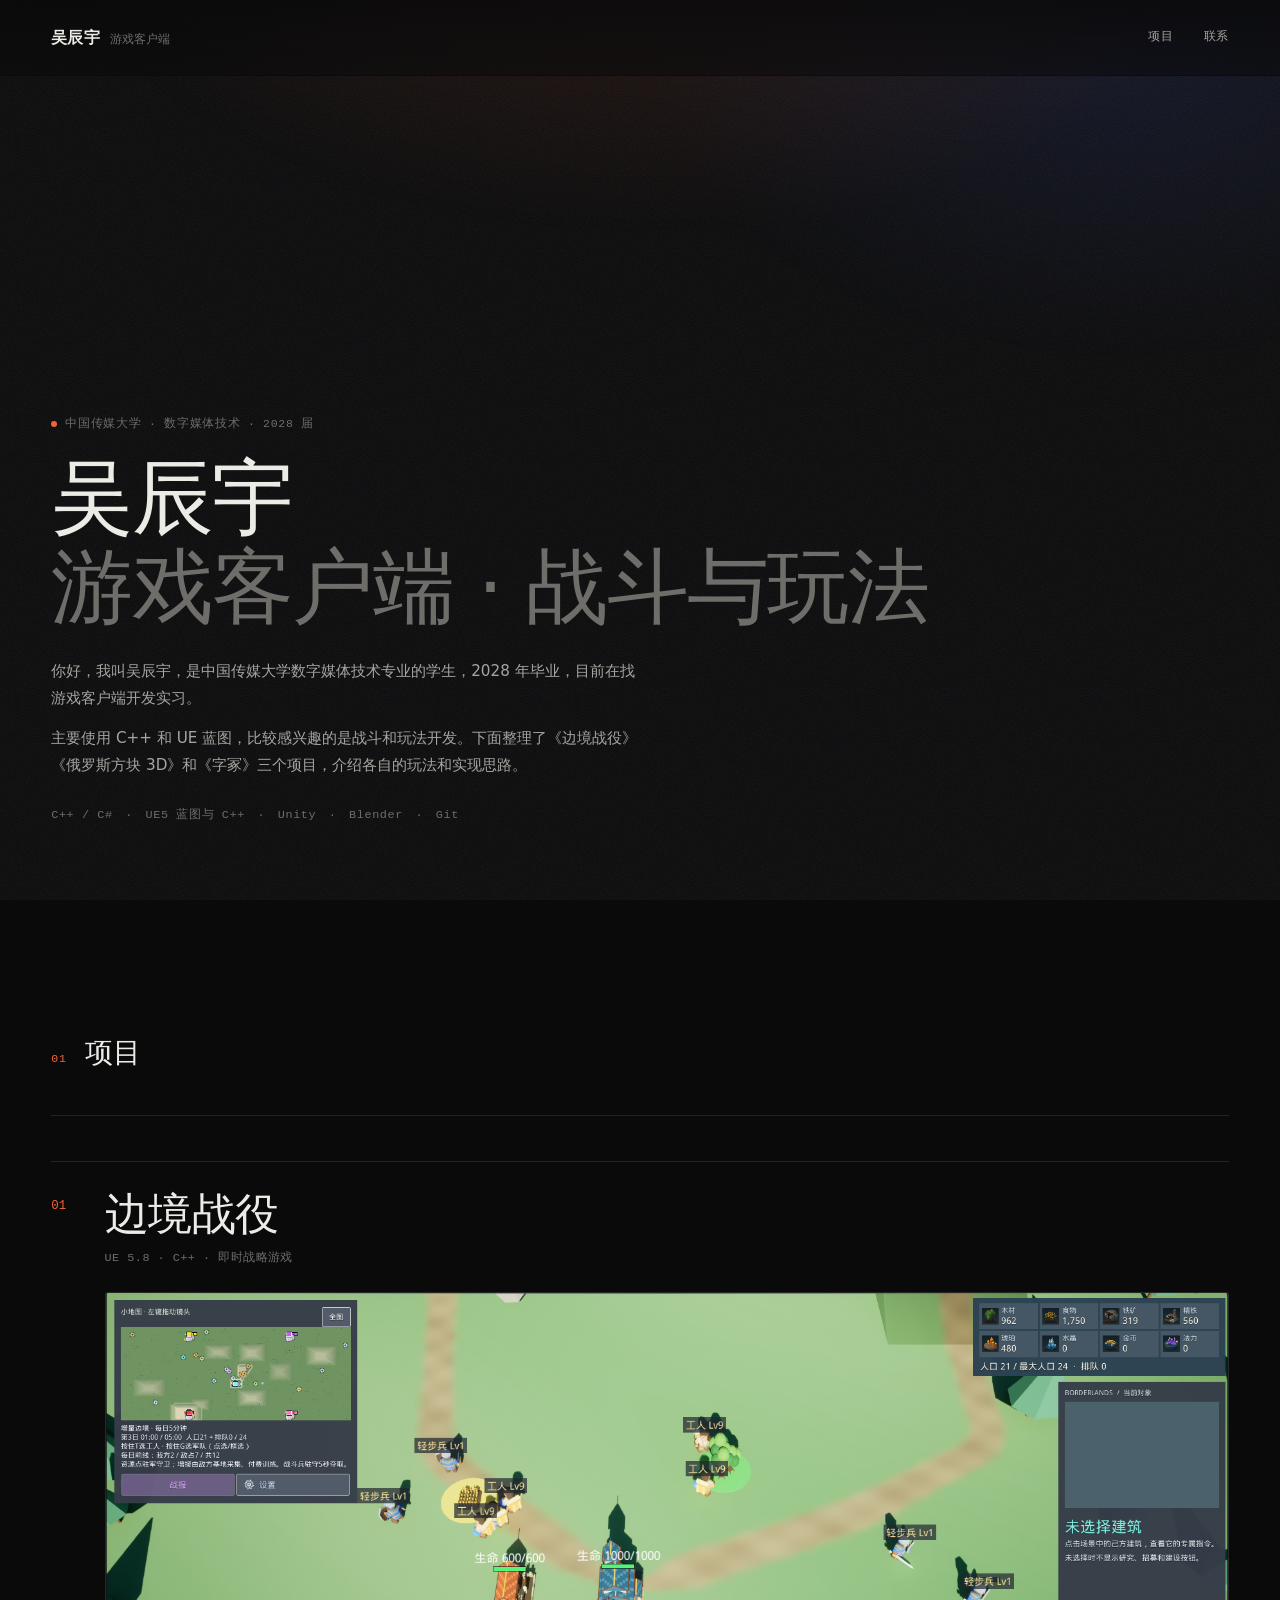
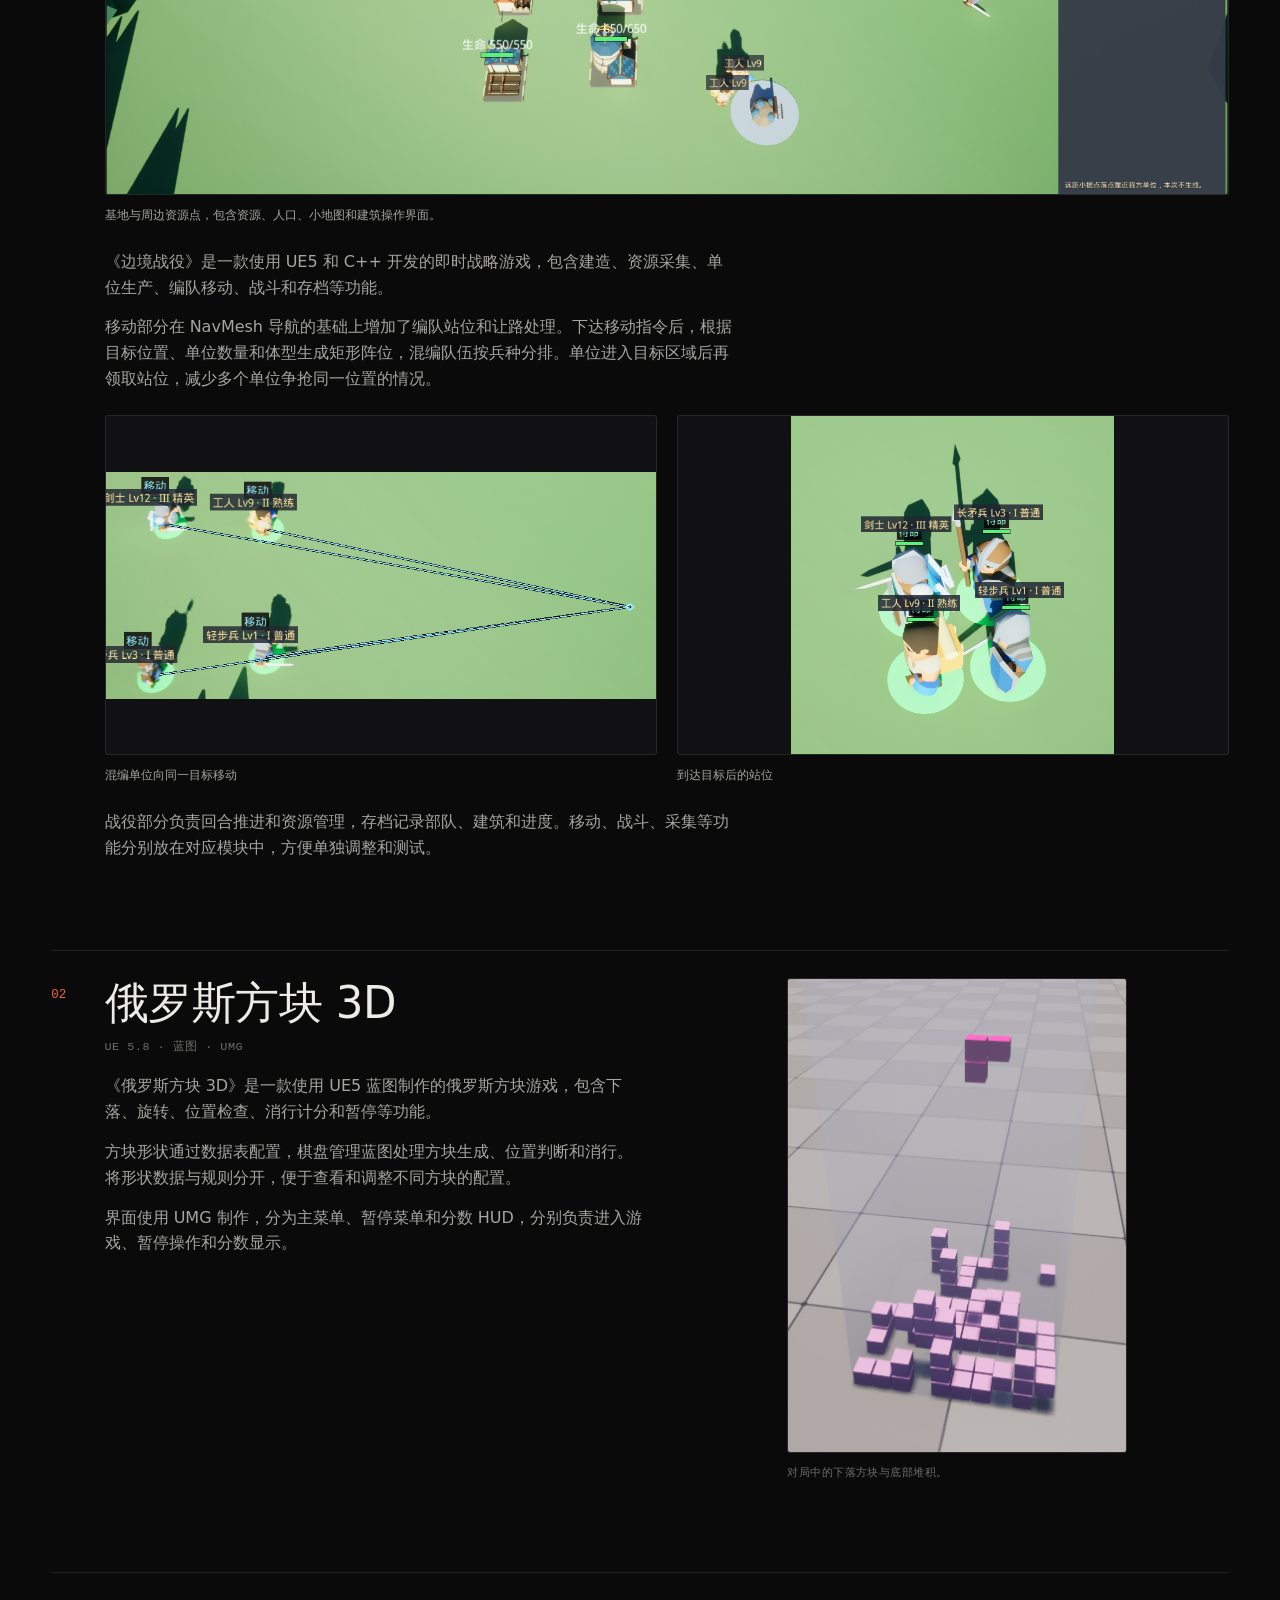
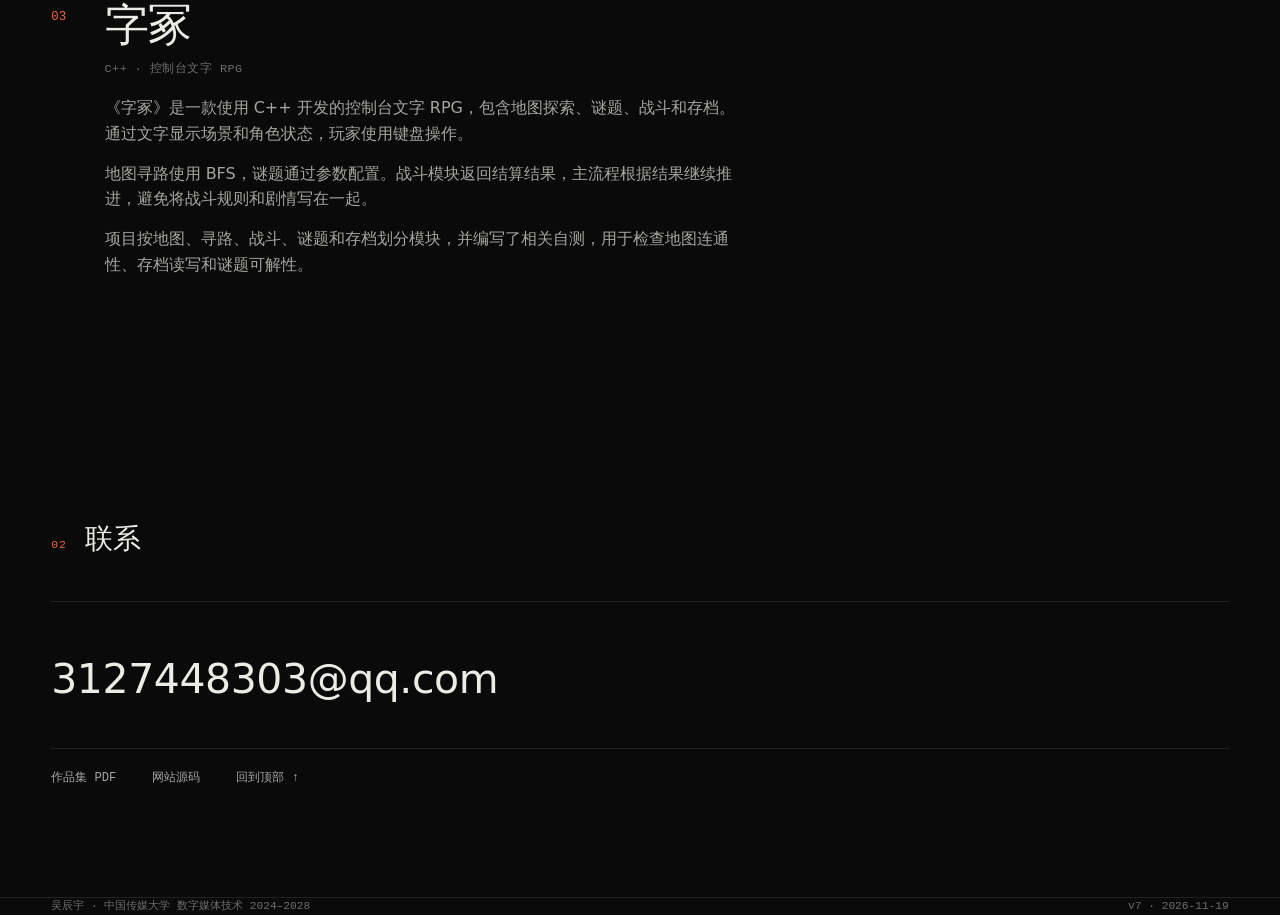
==== index.html @ f61ab507 "Replace Tetris scene images with cropped gameplay screenshot" ====
<!DOCTYPE html>
<html lang="zh-CN">
<head>
<meta charset="utf-8">
<meta name="viewport" content="width=device-width,initial-scale=1">
<title>吴辰宇 · 游戏客户端</title>
<meta name="description" content="吴辰宇，中国传媒大学数字媒体技术。UE5 C++ RTS、纯蓝图俄罗斯方块、控制台文字 RPG。">
<link rel="stylesheet" href="styles.css">
<link rel="icon" href="data:image/svg+xml,%3Csvg xmlns='http://www.w3.org/2000/svg' viewBox='0 0 64 64'%3E%3Crect width='64' height='64' rx='14' fill='%230a0a0b'/%3E%3Crect x='22' y='22' width='20' height='20' fill='%23f0643a'/%3E%3C/svg%3E">
</head>
<body>

<header class="site-header" id="header">
  <div class="container">
    <a class="brand" href="#top">
      <span class="brand-name">吴辰宇</span>
      <span class="brand-role">游戏客户端</span>
    </a>
    <nav class="nav">
      <a href="#work">项目</a>
      <a href="#contact">联系</a>
    </nav>
  </div>
</header>

<main id="top">

  <section class="hero">
    <div class="container">
      <p class="label"><span class="dot"></span>中国传媒大学 · 数字媒体技术 · 2028 届</p>
      <h1 class="hero-title">
        吴辰宇<br>
        <span class="dim">游戏客户端 · 战斗与玩法</span>
      </h1>
      <div class="hero-intro">
        <p>你好，我叫吴辰宇，是中国传媒大学数字媒体技术专业的学生，2028 年毕业，目前在找游戏客户端开发实习。</p>
        <p>主要使用 C++ 和 UE 蓝图，比较感兴趣的是战斗和玩法开发。下面整理了《边境战役》《俄罗斯方块 3D》和《字冢》三个项目，介绍各自的玩法和实现思路。</p>
      </div>
      <p class="hero-skills">C++ / C#　·　UE5 蓝图与 C++　·　Unity　·　Blender　·　Git</p>
    </div>
  </section>

  <section id="work">
    <div class="container">
      <div class="sec-head">
        <span class="sec-no">01</span>
        <h2 class="sec-title">项目</h2>
      </div>

      <div class="work-list">

        <article class="work-card reveal">
          <div class="work-top">
            <span class="work-no">01</span>
            <div class="work-main">
              <h3 class="work-title">边境战役</h3>
              <p class="work-tech">UE 5.8 · C++ · 即时战略游戏</p>
              <figure class="rts-overview">
                <a class="shot" href="assets/rts-overview.png"><img src="assets/rts-overview.png" width="1746" height="779" alt="边境战役完整对局画面，包含基地、资源点和操作界面"></a>
                <figcaption>基地与周边资源点，包含资源、人口、小地图和建筑操作界面。</figcaption>
              </figure>
              <p class="work-desc">
                《边境战役》是一款使用 UE5 和 C++ 开发的即时战略游戏，包含建造、资源采集、单位生产、编队移动、战斗和存档等功能。
              </p>
              <p class="work-desc">
                移动部分在 NavMesh 导航的基础上增加了编队站位和让路处理。下达移动指令后，根据目标位置、单位数量和体型生成矩形阵位，混编队伍按兵种分排。单位进入目标区域后再领取站位，减少多个单位争抢同一位置的情况。
              </p>
              <div class="rts-comparison">
                <figure>
                  <a class="shot" href="assets/rts-movement.png"><img src="assets/rts-movement.png" width="917" height="378" alt="剑士、长矛兵、轻步兵与工人向同一目标移动" loading="lazy"></a>
                  <figcaption>混编单位向同一目标移动</figcaption>
                </figure>
                <figure>
                  <a class="shot" href="assets/rts-arrival.png"><img src="assets/rts-arrival.png" width="596" height="623" alt="混编单位到达目标后的站位" loading="lazy"></a>
                  <figcaption>到达目标后的站位</figcaption>
                </figure>
              </div>
              <p class="work-desc">
                战役部分负责回合推进和资源管理，存档记录部队、建筑和进度。移动、战斗、采集等功能分别放在对应模块中，方便单独调整和测试。
              </p>
            </div>
          </div>
        </article>

        <article class="work-card reveal">
          <div class="work-top">
            <span class="work-no">02</span>
            <div class="work-main">
              <h3 class="work-title">俄罗斯方块 3D</h3>
              <p class="work-tech">UE 5.8 · 蓝图 · UMG</p>
              <p class="work-desc">
                《俄罗斯方块 3D》是一款使用 UE5 蓝图制作的俄罗斯方块游戏，包含下落、旋转、位置检查、消行计分和暂停等功能。
              </p>
              <p class="work-desc">
                方块形状通过数据表配置，棋盘管理蓝图处理方块生成、位置判断和消行。将形状数据与规则分开，便于查看和调整不同方块的配置。
              </p>
              <p class="work-desc">
                界面使用 UMG 制作，分为主菜单、暂停菜单和分数 HUD，分别负责进入游戏、暂停操作和分数显示。
              </p>
            </div>
            <div class="shots tetris-shots">
              <a class="shot" href="assets/tetris-gameplay.png"><img src="assets/tetris-gameplay.png" width="340" height="475" alt="俄罗斯方块 3D 对局中的下落方块与底部堆积" loading="lazy"></a>
              <p class="shot-cap">对局中的下落方块与底部堆积。</p>
            </div>
          </div>
        </article>

        <article class="work-card reveal">
          <div class="work-top">
            <span class="work-no">03</span>
            <div class="work-main">
              <h3 class="work-title">字冢</h3>
              <p class="work-tech">C++ · 控制台文字 RPG</p>
              <p class="work-desc">
                《字冢》是一款使用 C++ 开发的控制台文字 RPG，包含地图探索、谜题、战斗和存档。通过文字显示场景和角色状态，玩家使用键盘操作。
              </p>
              <p class="work-desc">
                地图寻路使用 BFS，谜题通过参数配置。战斗模块返回结算结果，主流程根据结果继续推进，避免将战斗规则和剧情写在一起。
              </p>
              <p class="work-desc">
                项目按地图、寻路、战斗、谜题和存档划分模块，并编写了相关自测，用于检查地图连通性、存档读写和谜题可解性。
              </p>
            </div>
          </div>
        </article>

      </div>
    </div>
  </section>

  <section id="contact">
    <div class="container">
      <div class="sec-head">
        <span class="sec-no">02</span>
        <h2 class="sec-title">联系</h2>
      </div>
      <div class="contact">
        <a class="contact-mail" href="mailto:3127448303@qq.com">3127448303@qq.com</a>
        <div class="contact-links">
          <a href="assets/portfolio.pdf">作品集 PDF</a>
          <a href="https://github.com/wcy1213812138/portfolio">网站源码</a>
          <a href="#top">回到顶部 ↑</a>
        </div>
      </div>
    </div>
  </section>

  <footer class="container">
    <span>吴辰宇 · 中国传媒大学 数字媒体技术 2024–2028</span>
    <span>v7 · 2026-11-19</span>
  </footer>

</main>

<script>
(function(){
  var hdr=document.getElementById('header');
  var onScroll=function(){ hdr.classList.toggle('scrolled', window.scrollY>8); };
  window.addEventListener('scroll',onScroll,{passive:true}); onScroll();
  var items=document.querySelectorAll('.reveal');
  if(!('IntersectionObserver' in window)){ items.forEach(function(el){el.classList.add('in')}); return; }
  var io=new IntersectionObserver(function(es){
    es.forEach(function(e){ if(e.isIntersecting){ e.target.classList.add('in'); io.unobserve(e.target);} });
  },{rootMargin:'0px 0px -8% 0px',threshold:0.08});
  items.forEach(function(el){ io.observe(el); });
})();
</script>
</body>
</html>
---- styles.css ----
:root{
  --bg:#0a0a0b; --bg-2:#111113; --bg-3:#18181b;
  --fg:#ecebe6; --fg-2:#a6a5a0; --fg-3:#6e6d69;
  --line:rgba(236,235,230,.10); --line-2:rgba(236,235,230,.22);
  --accent:#f0643a;
  --sans:"Inter Tight","Inter","PingFang SC","HarmonyOS Sans SC","Microsoft YaHei","Noto Sans SC",system-ui,sans-serif;
  --mono:"JetBrains Mono","SFMono-Regular",Consolas,"Microsoft YaHei",monospace;
  --ease:cubic-bezier(.16,1,.3,1);
  --gutter:clamp(20px,4vw,56px);
  --max:1440px;
  --header-h:76px;
}
*{box-sizing:border-box}
html{scroll-behavior:smooth}
body{margin:0;background:var(--bg);color:var(--fg);font-family:var(--sans);
  font-size:16px;line-height:1.6;-webkit-font-smoothing:antialiased}
img{max-width:100%;display:block}
a{color:inherit;text-decoration:none}
.container{width:100%;max-width:var(--max);margin:0 auto;padding:0 var(--gutter)}
.label{font-family:var(--mono);font-size:.72rem;line-height:1.5;letter-spacing:.06em;
  text-transform:uppercase;color:var(--fg-3)}
.mono{font-family:var(--mono);font-size:.78rem;color:var(--fg-2)}

/* 顶部 */
.site-header{position:fixed;inset:0 0 auto;height:var(--header-h);z-index:50;
  display:flex;align-items:center;backdrop-filter:blur(14px);
  background:linear-gradient(to bottom,rgba(10,10,11,.86),rgba(10,10,11,.55));
  border-bottom:1px solid transparent;transition:border-color .3s var(--ease)}
.site-header.scrolled{border-bottom-color:var(--line)}
.site-header .container{display:flex;align-items:center;justify-content:space-between;height:100%}
.brand{display:flex;align-items:baseline;gap:10px}
.brand-name{font-size:1rem;font-weight:600;letter-spacing:.01em}
.brand-role{font-family:var(--mono);font-size:.72rem;color:var(--fg-3)}
.nav{display:flex;gap:clamp(14px,2.4vw,32px)}
.nav a{font-family:var(--mono);font-size:.74rem;color:var(--fg-2);letter-spacing:.04em;
  padding:6px 0;position:relative;transition:color .25s var(--ease)}
.nav a::after{content:'';position:absolute;left:0;right:0;bottom:0;height:1px;
  background:var(--accent);transform:scaleX(0);transform-origin:left;transition:transform .35s var(--ease)}
.nav a:hover{color:var(--fg)}
.nav a:hover::after{transform:scaleX(1)}

/* 首屏 */
.hero{position:relative;isolation:isolate;min-height:100svh;display:flex;align-items:flex-end;
  padding:calc(var(--header-h) + 40px) 0 clamp(40px,7vh,80px);overflow:hidden}
.hero::before{content:'';position:absolute;inset:-20% -10% auto;height:120%;z-index:-2;
  background:radial-gradient(60% 55% at 50% 0%,rgba(240,100,58,.16),transparent 70%),
             radial-gradient(45% 40% at 82% 22%,rgba(80,110,255,.10),transparent 70%);filter:blur(6px)}
.hero::after{content:'';position:absolute;inset:0;z-index:-1;opacity:.5;pointer-events:none;
  background-image:url("data:image/svg+xml,%3Csvg xmlns='http://www.w3.org/2000/svg' width='140' height='140'%3E%3Cfilter id='n'%3E%3CfeTurbulence type='fractalNoise' baseFrequency='.85' numOctaves='3'/%3E%3C/filter%3E%3Crect width='140' height='140' filter='url(%23n)' opacity='.16'/%3E%3C/svg%3E")}
.hero-title{margin:22px 0 0;font-size:clamp(2.4rem,6.4vw,6.4rem);font-weight:500;
  line-height:1.08;letter-spacing:-.01em;max-width:16em}
.hero-title .dim{color:var(--fg-3)}
.hero-lead{margin-top:clamp(18px,3vh,28px);max-width:44ch;color:var(--fg-2);font-size:clamp(.95rem,1.2vw,1.05rem)}
.hero-foot{display:flex;flex-wrap:wrap;gap:clamp(18px,4vw,56px);margin-top:clamp(28px,5vh,56px);
  padding-top:22px;border-top:1px solid var(--line)}
.hero-foot div b{display:block;font-family:var(--mono);font-size:clamp(1.1rem,2vw,1.5rem);
  font-weight:500;color:var(--fg)}
.hero-foot div span{font-family:var(--mono);font-size:.7rem;color:var(--fg-3);letter-spacing:.05em}
.dot{display:inline-block;width:6px;height:6px;border-radius:50%;background:var(--accent);
  margin-right:8px;vertical-align:middle;animation:pulse 2.4s infinite var(--ease)}
@keyframes pulse{0%,100%{opacity:1}50%{opacity:.35}}

/* 区块标题 */
section{padding:clamp(72px,12vh,140px) 0}
.sec-head{display:flex;gap:18px;align-items:baseline;margin-bottom:clamp(28px,5vh,56px);
  padding-bottom:16px;border-bottom:1px solid var(--line)}
.sec-no{font-family:var(--mono);font-size:.72rem;color:var(--accent);letter-spacing:.08em}
.sec-title{font-size:clamp(1.3rem,2.2vw,1.75rem);font-weight:500}
.sec-desc{margin-left:auto;max-width:38ch;color:var(--fg-3);font-size:.88rem;text-align:right}

/* 作品 */
.work-list{display:grid;grid-template-columns:1fr;gap:clamp(56px,10vh,112px)}
.work-card{display:grid;grid-template-columns:minmax(0,1fr);gap:clamp(20px,3vw,40px);
  padding-top:clamp(20px,3vh,34px);border-top:1px solid var(--line)}
.work-top{display:grid;grid-template-columns:auto minmax(0,1fr);gap:clamp(16px,3vw,24px);align-items:start}
.work-no{font-family:var(--mono);font-size:.78rem;color:var(--accent);padding-top:8px}
.work-main{flex:1;min-width:0}
.work-title{margin:0;font-size:clamp(1.6rem,3.4vw,3rem);font-weight:500;line-height:1.15;letter-spacing:-.01em}
.work-tech{margin-top:10px;font-family:var(--mono);font-size:.74rem;color:var(--fg-3);letter-spacing:.04em}
.work-desc{margin:16px 0 0;color:var(--fg-2);max-width:62ch}
.points{list-style:none;margin:20px 0 0;padding:0;display:grid;gap:8px}
.points li{color:var(--fg-2);font-size:.92rem;padding-left:18px;position:relative}
.points li::before{content:'';position:absolute;left:0;top:.62em;width:6px;height:1px;background:var(--accent)}
.kv{display:flex;flex-wrap:wrap;gap:8px;margin-top:20px}
.chip{font-family:var(--mono);font-size:.7rem;color:var(--fg-2);border:1px solid var(--line-2);
  padding:4px 9px;border-radius:2px;letter-spacing:.03em}
.shots{display:grid;grid-template-columns:repeat(2,minmax(0,1fr));gap:12px;margin-top:24px;grid-column:1/-1}
.shot{position:relative;overflow:hidden;border:1px solid var(--line);background:var(--bg-2);border-radius:3px}
.shot img{width:100%;height:100%;object-fit:cover;transition:transform .6s var(--ease)}
.shot:hover img{transform:scale(1.03)}
.shot-cap{grid-column:1/-1;font-family:var(--mono);font-size:.68rem;color:var(--fg-3);letter-spacing:.04em}

/* 关于 / 方法 */
.about-grid{display:grid;grid-template-columns:repeat(auto-fit,minmax(240px,1fr));gap:clamp(20px,3vw,40px)}
.about-lead{font-size:clamp(1.1rem,2vw,1.5rem);line-height:1.45;max-width:52ch}
.about-lead em{font-style:normal;color:var(--accent)}
.method-item{border-top:1px solid var(--line);padding-top:14px}
.method-no{font-family:var(--mono);font-size:.7rem;color:var(--accent)}
.method-item h4{margin:8px 0 6px;font-size:1rem;font-weight:500}
.method-item p{margin:0;color:var(--fg-2);font-size:.88rem}

/* 证据索引 */
.index-table{width:100%;border-collapse:collapse;font-family:var(--mono);font-size:.76rem}
.index-table th,.index-table td{text-align:left;padding:9px 10px;border-bottom:1px solid var(--line)}
.index-table th{color:var(--fg-3);font-weight:400;letter-spacing:.05em;text-transform:uppercase;font-size:.68rem}
.index-table td:last-child,.index-table th:last-child{text-align:right}
.code{margin-top:22px;font-family:var(--mono);font-size:.74rem;line-height:1.7;color:var(--fg-2);
  background:var(--bg-2);border:1px solid var(--line);border-radius:3px;padding:16px 18px;
  white-space:pre-wrap;overflow-x:auto}

/* 联系 */
.contact{display:grid;gap:clamp(20px,4vh,40px)}
.contact-mail{font-size:clamp(1.4rem,3.2vw,2.6rem);font-weight:500;letter-spacing:-.01em;
  display:inline-block;transition:color .25s var(--ease)}
.contact-mail:hover{color:var(--accent)}
.contact-links{display:flex;flex-wrap:wrap;gap:clamp(16px,3vw,36px);padding-top:20px;border-top:1px solid var(--line)}
.contact-links a{font-family:var(--mono);font-size:.76rem;color:var(--fg-2);transition:color .25s var(--ease)}
.contact-links a:hover{color:var(--fg)}
footer{padding:clamp(40px,7vh,72px) 0;border-top:1px solid var(--line);
  display:flex;justify-content:space-between;gap:16px;flex-wrap:wrap}
footer span{font-family:var(--mono);font-size:.7rem;color:var(--fg-3)}

/* 入场 */
.reveal{opacity:0;transform:translateY(18px);transition:opacity .8s var(--ease),transform .8s var(--ease)}
.reveal.in{opacity:1;transform:none}
@media (prefers-reduced-motion:reduce){.reveal{opacity:1;transform:none;transition:none}}

@media (min-width:900px){
  .work-top{grid-template-columns:auto minmax(0,1fr) minmax(0,1fr);column-gap:clamp(16px,3vw,40px)}
  .work-no{grid-column:1}
  .work-main{grid-column:2}
  .work-card .shots{grid-column:3;grid-row:1;align-self:start;grid-template-columns:1fr;margin-top:0}
}
@media (max-width:640px){
  .nav{display:none}
  .sec-desc{display:none}
  .hero-foot{gap:20px 28px}
}

/* 叙述型排版（替代卡片式样） */
.work-meta{margin:18px 0 0;font-family:var(--mono);font-size:.72rem;color:var(--fg-3);
  letter-spacing:.03em;line-height:1.7}
.work-desc + .work-desc{margin-top:.9em}
.about-cols{display:grid;grid-template-columns:minmax(0,1fr);gap:clamp(28px,4vw,56px)}
.about-body{margin:.7em 0 0;color:var(--fg-2);font-size:.94rem;max-width:62ch;line-height:1.75}
.plain-list{list-style:none;margin:14px 0 0;padding:0;display:grid;gap:10px}
.plain-list li{color:var(--fg-2);font-size:.92rem;line-height:1.7;padding-left:16px;position:relative}
.plain-list li::before{content:'·';position:absolute;left:2px;color:var(--fg-3)}
.hero-title{font-weight:400;letter-spacing:-.02em}
@media (min-width:900px){
  .about-cols{grid-template-columns:minmax(0,1.25fr) minmax(0,1fr)}
}

/* 打印 / PDF：同一份内容导出成浅色 A4 */
@media print{
  @page{size:A4;margin:16mm 15mm}
  body{background:#fff;color:#14161a}
  .site-header{display:none}
  .hero{min-height:auto;padding:0 0 10mm}
  .hero::before,.hero::after{display:none}
  .label,.work-tech,.work-meta,.sec-desc,footer span{color:#5b6472}
  .work-desc,.about-body,.plain-list li,.about-lead{color:#2a2d33}
  .sec-no,.work-no{color:#b4451f}
  .work-title,.sec-title,.hero-title{color:#0f1115}
  .reveal{opacity:1!important;transform:none!important}
  .about-cols,.work-top{grid-template-columns:1fr!important;gap:0}
  .work-card{page-break-inside:avoid}
  section{padding:8mm 0}
  .shots{grid-template-columns:1fr 1fr;margin-top:6mm}
  .shot img{max-height:52mm;object-fit:contain;background:#fff}
  .contact-mail{color:#14161a}
}

/* 首屏自我介绍 */
.hero-intro{max-width:58ch;margin-top:clamp(20px,3vh,30px);display:grid;gap:.8em}
.hero-intro p{margin:0;color:var(--fg-2);font-size:clamp(.95rem,1.1vw,1.03rem);line-height:1.78}
.hero-skills{margin-top:clamp(20px,3vh,28px);font-family:var(--mono);font-size:.74rem;
  color:var(--fg-3);letter-spacing:.05em}
@media print{
  .hero-intro p{color:#2a2d33}
  .hero-skills{color:#5b6472}
}

/* RTS 画面：保留原图比例，可点击查看原图 */
.work-top:not(:has(> .shots)) > .work-main{grid-column:2/-1}
.rts-overview{margin:24px 0}
.rts-overview .shot{display:block}
.rts-overview img{height:auto;object-fit:contain}
.rts-comparison{display:grid;grid-template-columns:1fr 1fr;gap:20px;margin:24px 0}
.rts-comparison figure{margin:0;min-width:0}
.rts-comparison .shot{display:flex;align-items:center;justify-content:center;height:340px}
.rts-comparison img{width:100%;height:100%;object-fit:contain}
.rts-overview figcaption,.rts-comparison figcaption{margin-top:10px;font-size:.78rem;color:var(--fg-2);line-height:1.6}
.rts-overview .shot:hover img,.rts-comparison .shot:hover img{transform:none}
@media(max-width:640px){
  .rts-overview,.rts-comparison{margin-left:0;margin-right:0}
  .rts-comparison{grid-template-columns:1fr}
  .rts-comparison .shot{height:auto;min-height:0}
  .rts-comparison img{height:auto;max-height:420px}
}
@media print{
  :root{--fg-2:#2a2d33;--fg-3:#5b6472;--line:#ddd;--bg-2:#fff;--gutter:0px}
  .container{padding:0}
  .hero-title{font-size:32pt}
  .hero{padding-bottom:0}
  .hero-title .dim{color:#5b6472}
  #work>.container>.sec-head{display:none}
  .work-list{display:block}
  .work-card{display:block;break-before:page;break-inside:avoid;padding-top:0;border:0}
  .work-top{display:block}
  .work-no{display:block;margin-bottom:3mm}
  .work-title{font-size:24pt}
  .work-desc{font-size:10pt;line-height:1.6;max-width:none;margin-top:3mm}
  .work-tech{font-size:9pt}
  .rts-overview{margin:4mm 0}
  .rts-overview img{max-height:74mm;width:100%;object-fit:contain}
  .rts-comparison{margin:4mm 0;gap:4mm;grid-template-columns:1fr 1fr}
  .rts-comparison .shot{height:51mm}
  .rts-overview figcaption,.rts-comparison figcaption{font-size:8pt;margin-top:2mm}
  .work-card .shots{display:grid;grid-template-columns:1fr 1fr;margin-top:6mm}
  .work-card .shot img{max-height:70mm;object-fit:contain}
  #contact{padding:6mm 0}
  #contact .sec-head{margin-bottom:4mm}
  .contact{gap:4mm}
  .contact-links{padding-top:3mm}
  footer{padding-top:5mm;padding-bottom:0}
}
/* Tetris gameplay */
.work-card .tetris-shots{grid-template-columns:minmax(0,340px);justify-content:center;margin-top:0}
.tetris-shots .shot img{width:100%;height:auto;object-fit:contain}
.tetris-shots .shot:hover img{transform:none}
.tetris-shots .shot-cap{margin:0}
@media print{.work-card .tetris-shots{grid-template-columns:72mm;margin-top:5mm}.work-card .tetris-shots .shot img{max-height:101mm}}
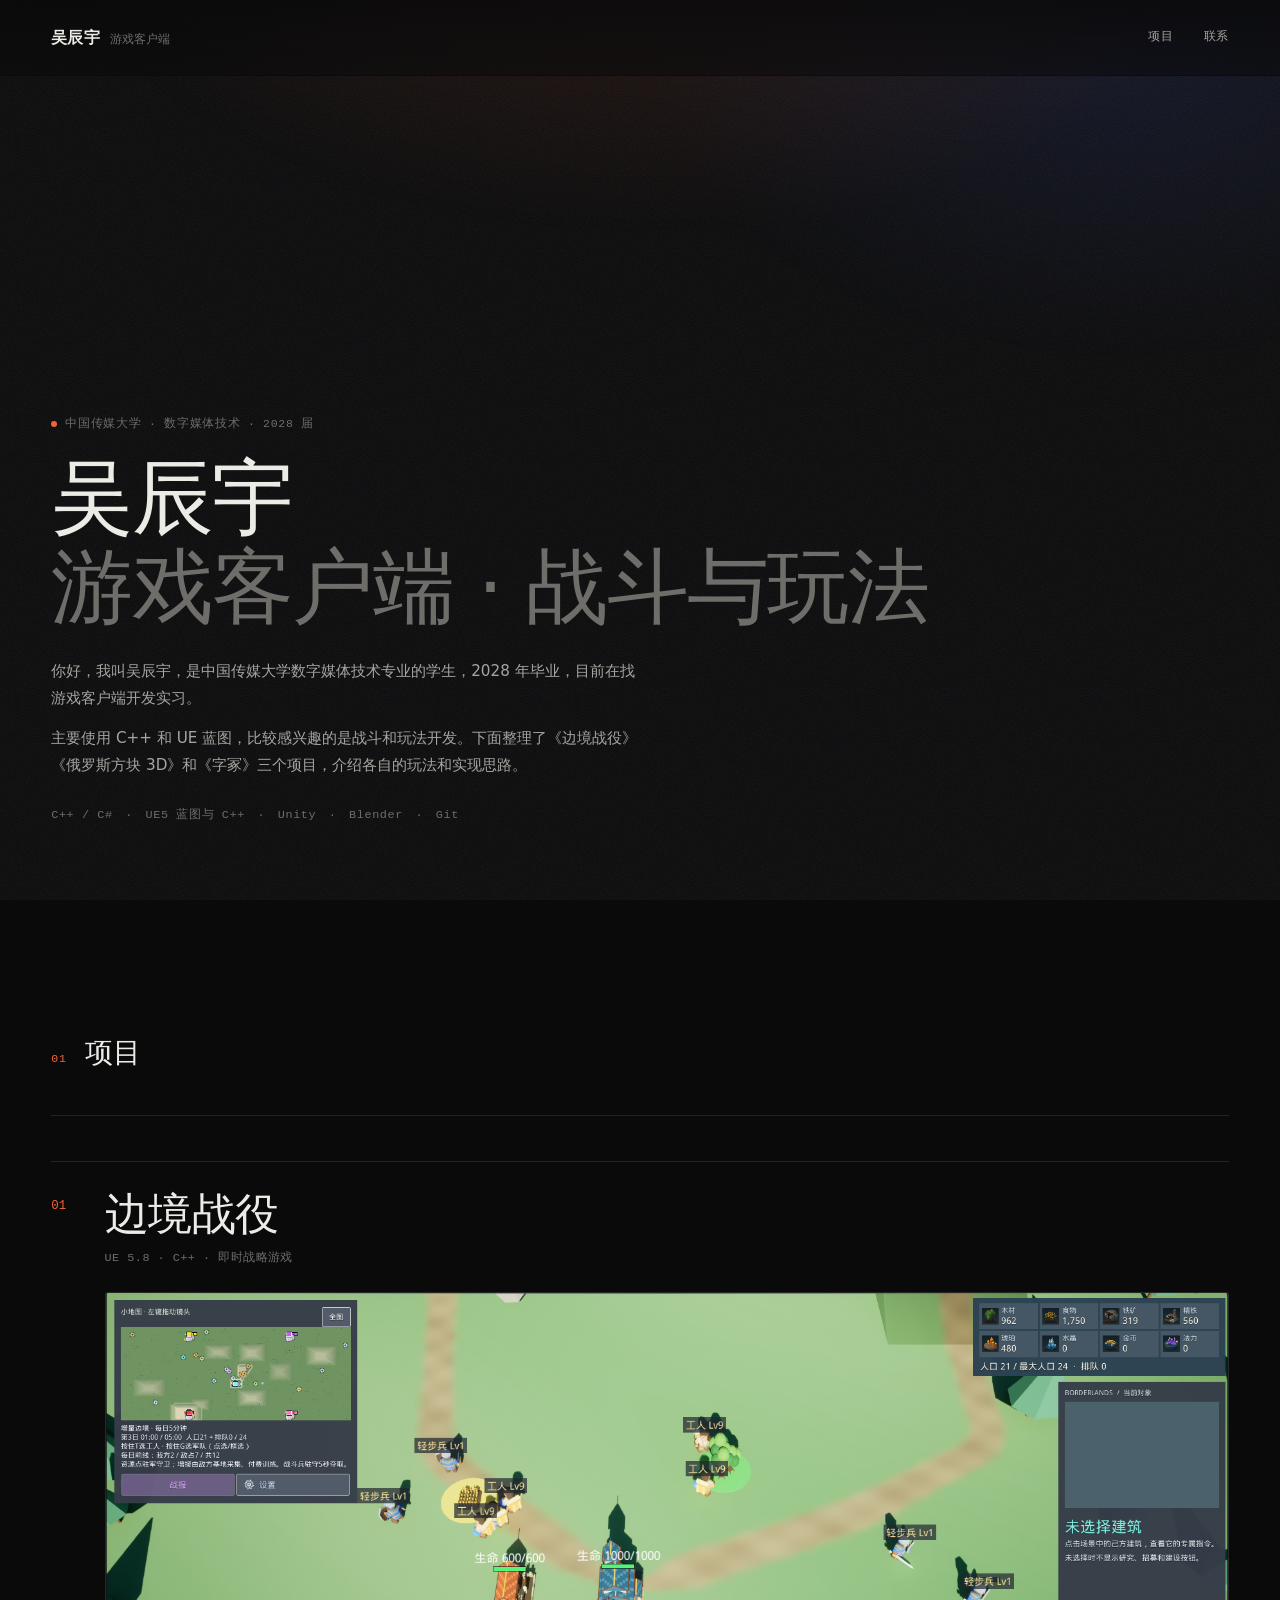
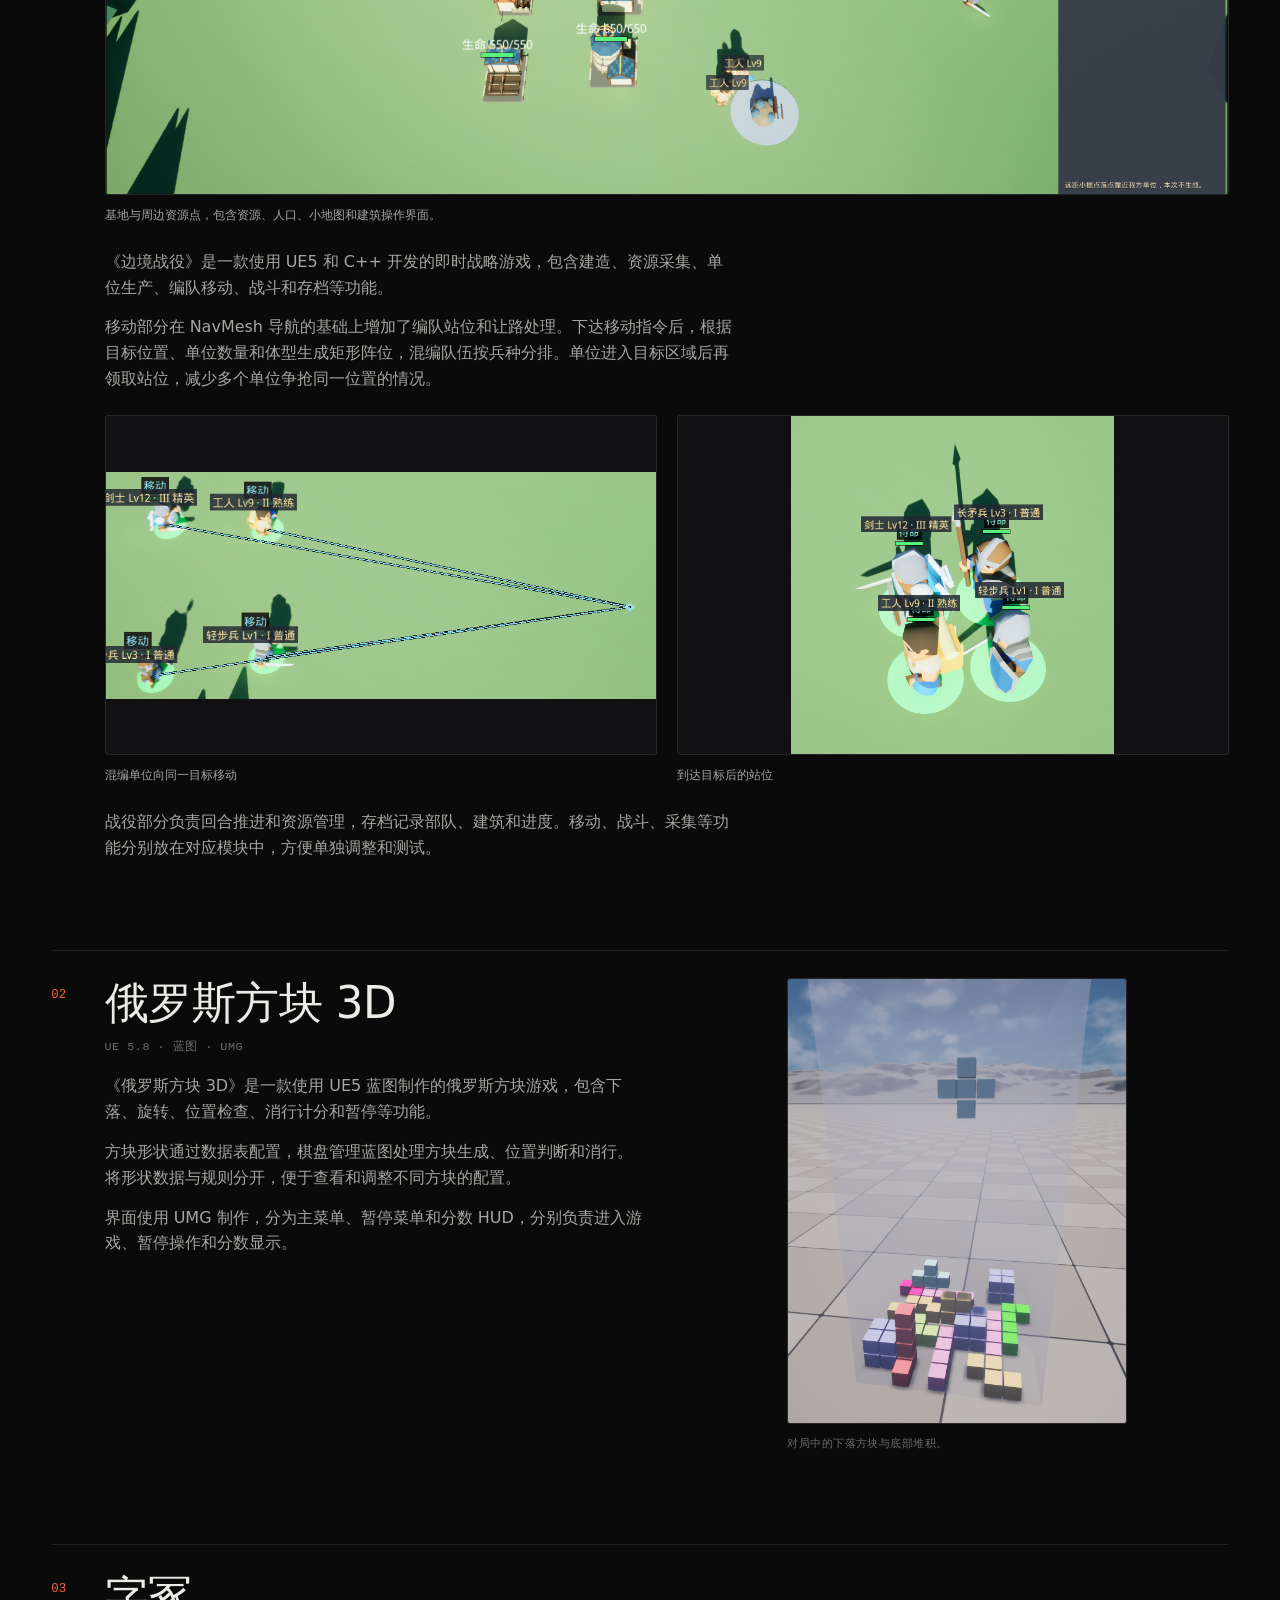
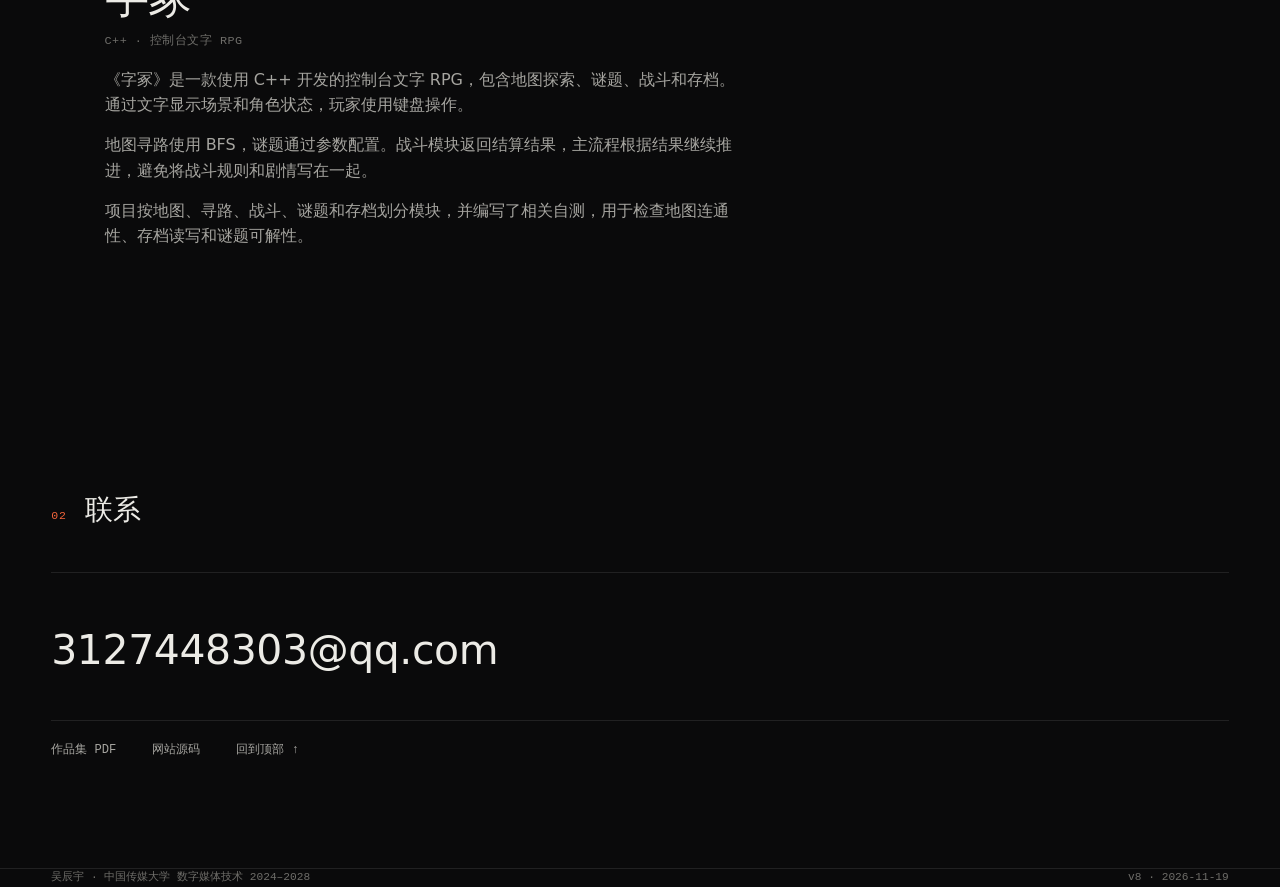
==== commit 700fea7e: "Update Tetris gameplay image" ====
--- a/index.html
+++ b/index.html
@@ -99,7 +99,7 @@
               </p>
             </div>
             <div class="shots tetris-shots">
-              <a class="shot" href="assets/tetris-gameplay.png"><img src="assets/tetris-gameplay.png" width="340" height="475" alt="俄罗斯方块 3D 对局中的下落方块与底部堆积" loading="lazy"></a>
+              <a class="shot" href="assets/tetris-gameplay.png"><img src="assets/tetris-gameplay.png" width="575" height="755" alt="俄罗斯方块 3D 对局中的下落方块与底部堆积" loading="lazy"></a>
               <p class="shot-cap">对局中的下落方块与底部堆积。</p>
             </div>
           </div>
@@ -147,7 +147,7 @@
 
   <footer class="container">
     <span>吴辰宇 · 中国传媒大学 数字媒体技术 2024–2028</span>
-    <span>v7 · 2026-11-19</span>
+    <span>v8 · 2026-11-19</span>
   </footer>
 
 </main>
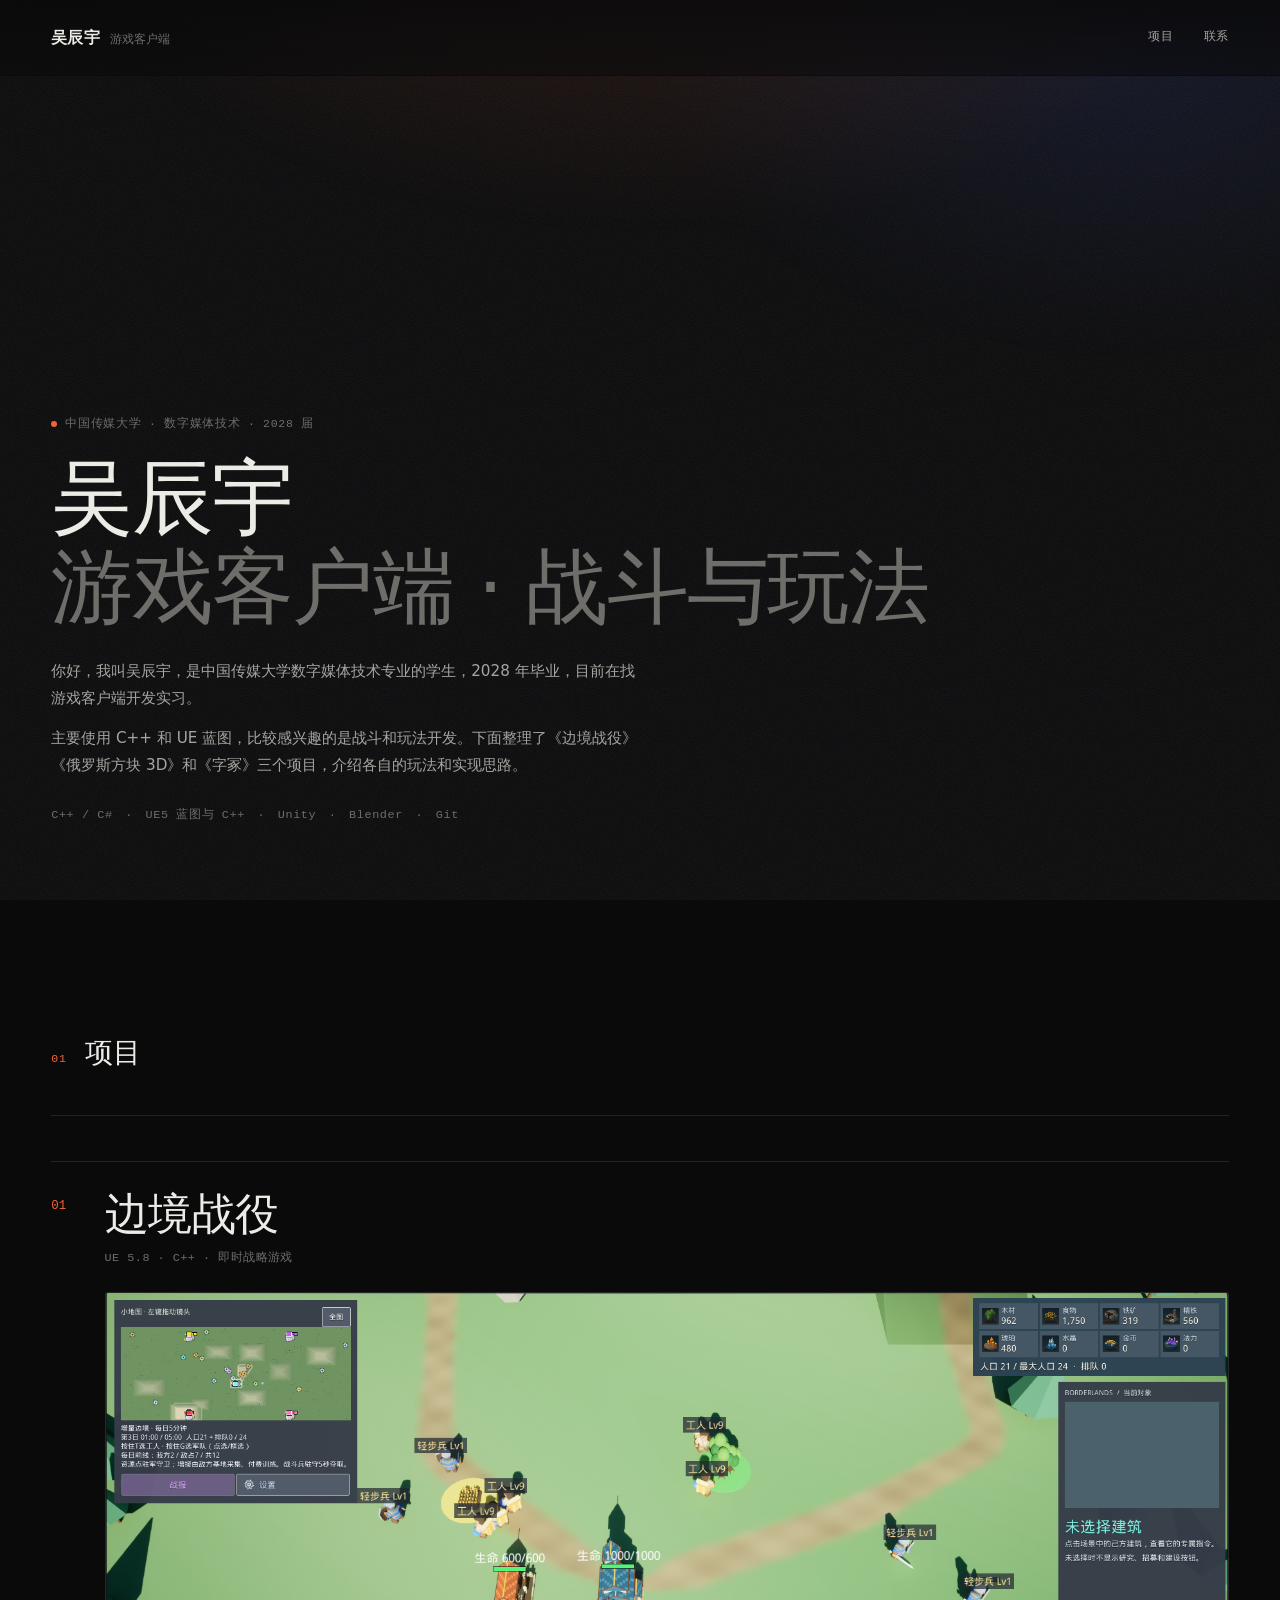
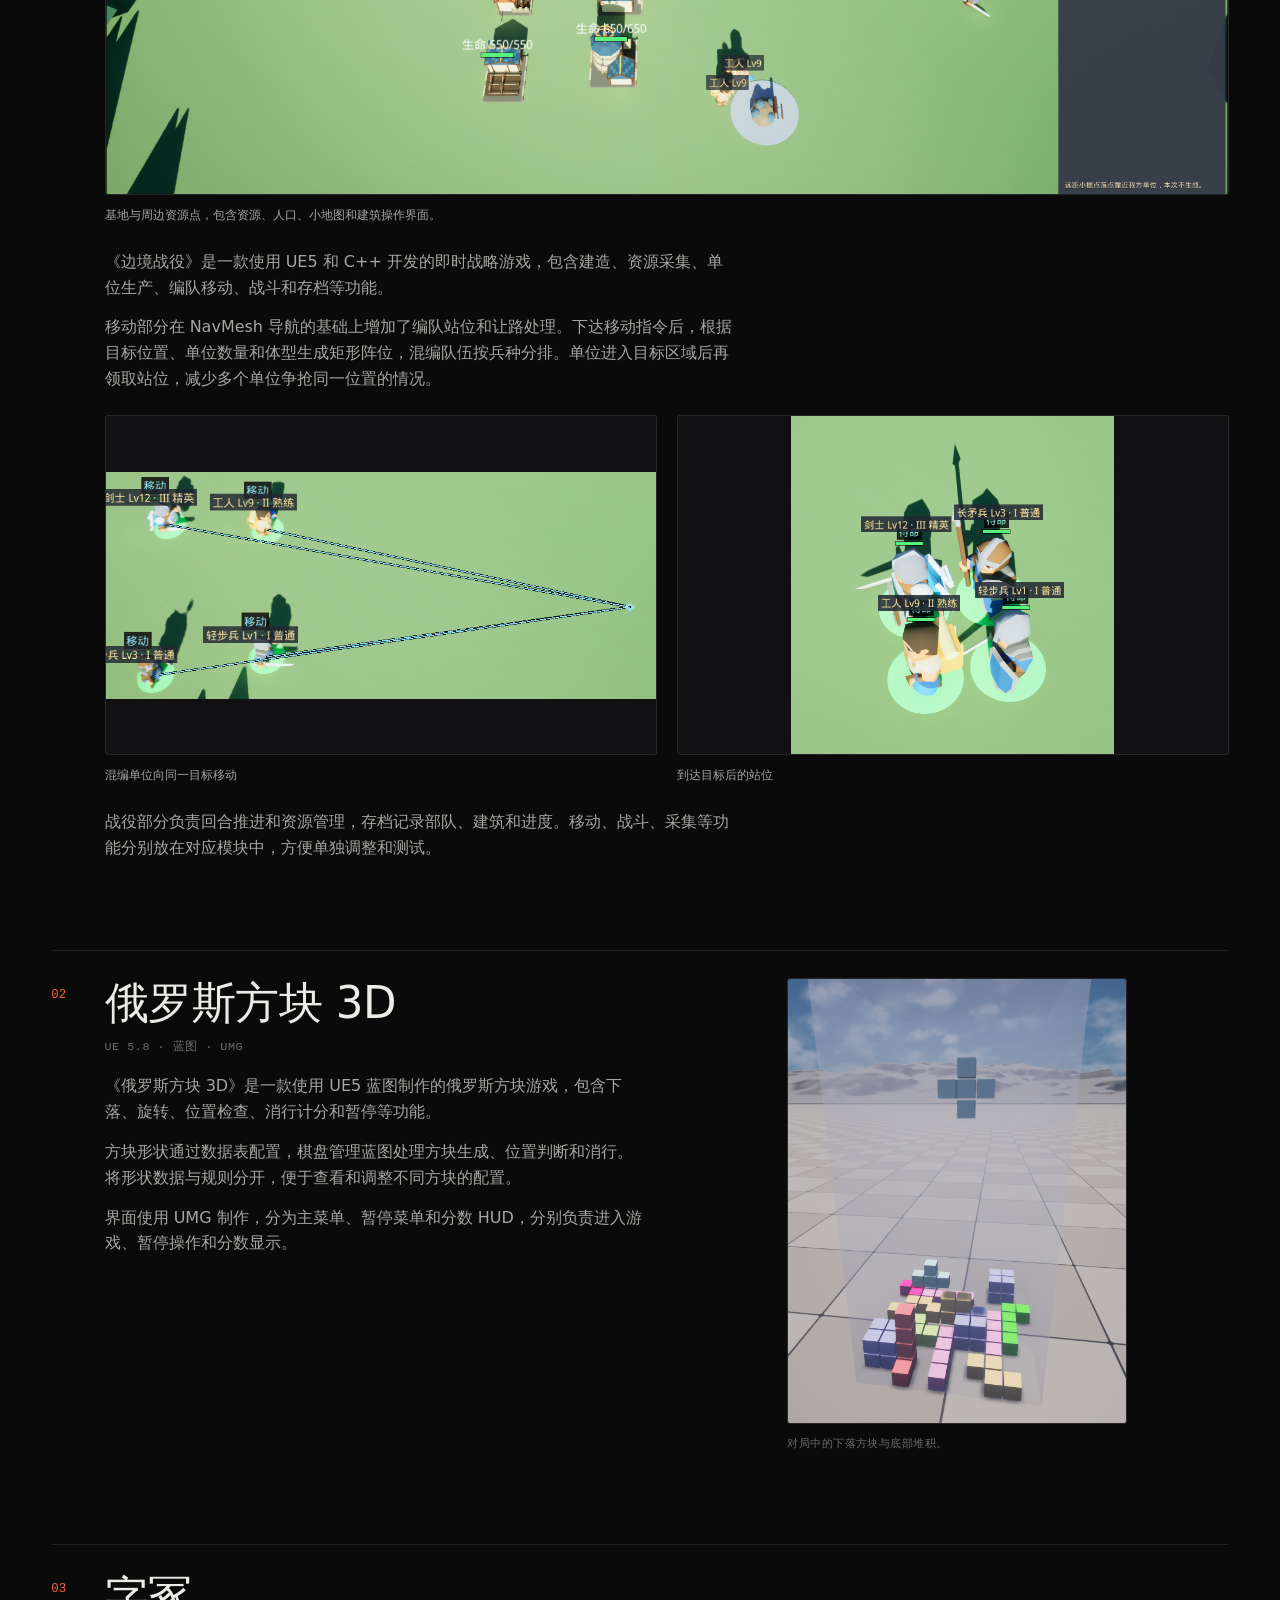
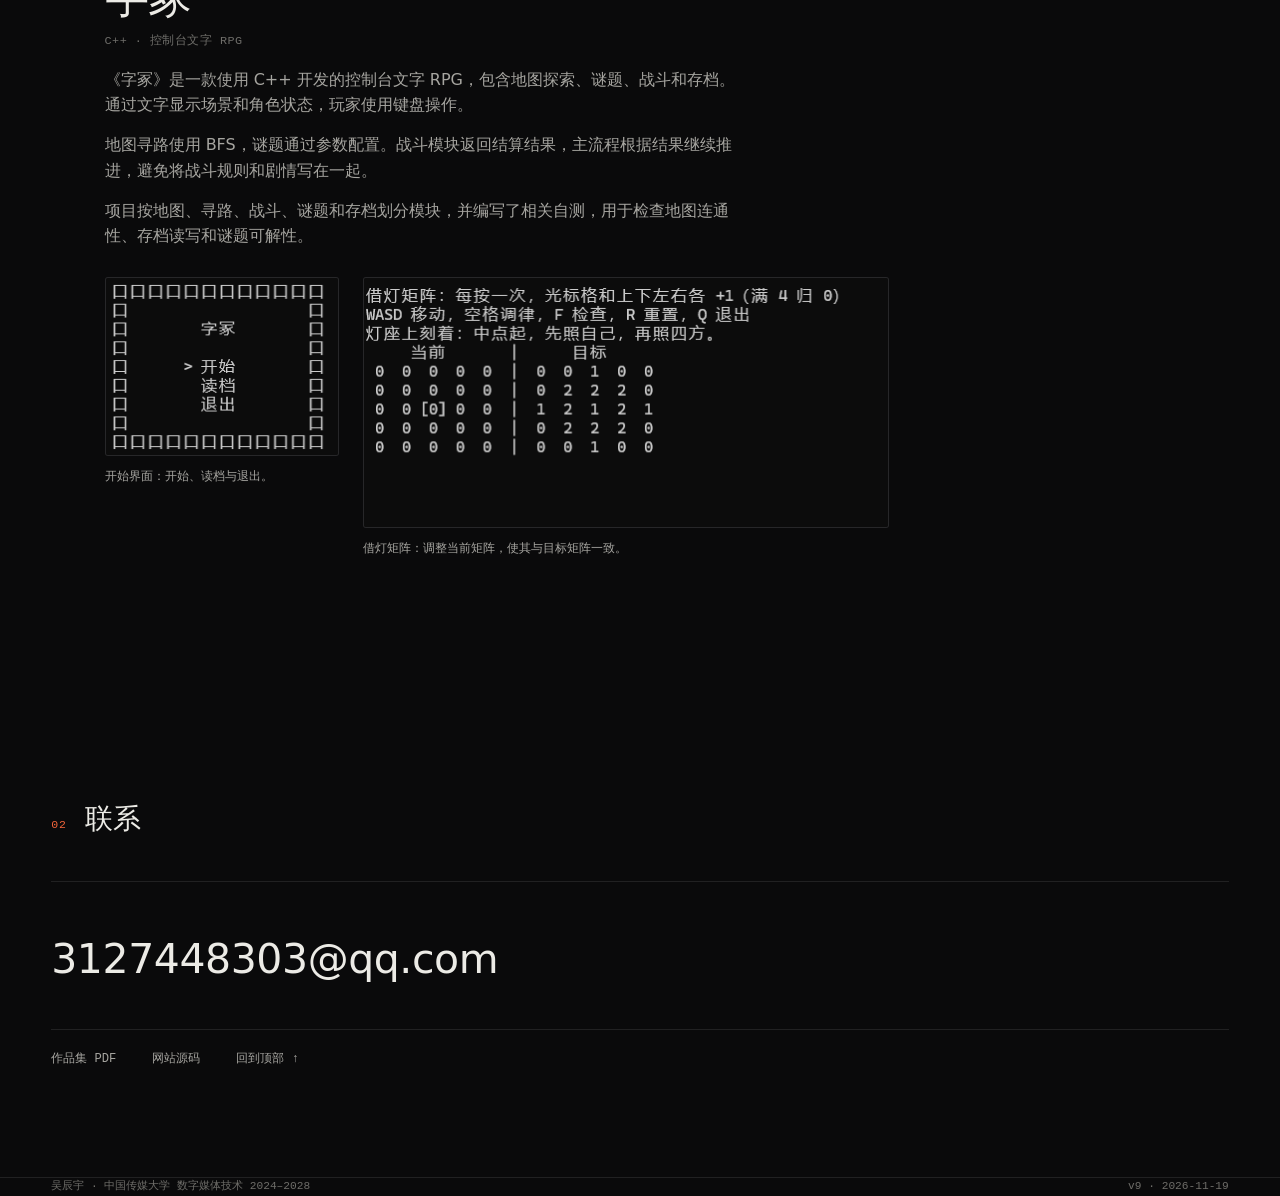
==== commit 0e0fe402: "Add Zizhong menu and puzzle screenshots" ====
--- a/index.html
+++ b/index.html
@@ -120,6 +120,16 @@
               <p class="work-desc">
                 项目按地图、寻路、战斗、谜题和存档划分模块，并编写了相关自测，用于检查地图连通性、存档读写和谜题可解性。
               </p>
+              <div class="wenzi-gallery">
+                <figure>
+                  <a class="shot" href="assets/wenzi-menu.png"><img src="assets/wenzi-menu.png" width="234" height="179" alt="字冢开始界面，包含开始、读档和退出选项" loading="lazy"></a>
+                  <figcaption>开始界面：开始、读档与退出。</figcaption>
+                </figure>
+                <figure>
+                  <a class="shot" href="assets/wenzi-puzzle.png"><img src="assets/wenzi-puzzle.png" width="526" height="250" alt="借灯矩阵谜题，显示操作说明、当前矩阵与目标矩阵" loading="lazy"></a>
+                  <figcaption>借灯矩阵：调整当前矩阵，使其与目标矩阵一致。</figcaption>
+                </figure>
+              </div>
             </div>
           </div>
         </article>
@@ -147,7 +157,7 @@
 
   <footer class="container">
     <span>吴辰宇 · 中国传媒大学 数字媒体技术 2024–2028</span>
-    <span>v8 · 2026-11-19</span>
+    <span>v9 · 2026-11-19</span>
   </footer>
 
 </main>
--- a/styles.css
+++ b/styles.css
@@ -231,3 +231,13 @@
 .tetris-shots .shot:hover img{transform:none}
 .tetris-shots .shot-cap{margin:0}
 @media print{.work-card .tetris-shots{grid-template-columns:72mm;margin-top:5mm}.work-card .tetris-shots .shot img{max-height:101mm}}
+
+/* 字冢终端截图 */
+.wenzi-gallery{display:grid;grid-template-columns:minmax(0,234px) minmax(0,526px);gap:24px;margin-top:28px;align-items:start}
+.wenzi-gallery figure{margin:0;min-width:0}
+.wenzi-gallery .shot{display:block;width:100%}
+.wenzi-gallery img{width:100%;height:auto;object-fit:contain}
+.wenzi-gallery .shot:hover img{transform:none}
+.wenzi-gallery figcaption{margin-top:10px;font-size:.78rem;line-height:1.6;color:var(--fg-2)}
+@media(max-width:640px){.wenzi-gallery{grid-template-columns:minmax(0,1fr)}.wenzi-gallery figure:first-child{max-width:234px}.wenzi-gallery figure:last-child{max-width:526px}}
+@media print{.wenzi-gallery{grid-template-columns:49mm minmax(0,1fr);gap:5mm;margin-top:6mm}.wenzi-gallery figcaption{font-size:8pt}.work-card .wenzi-gallery .shot img{max-height:none}}
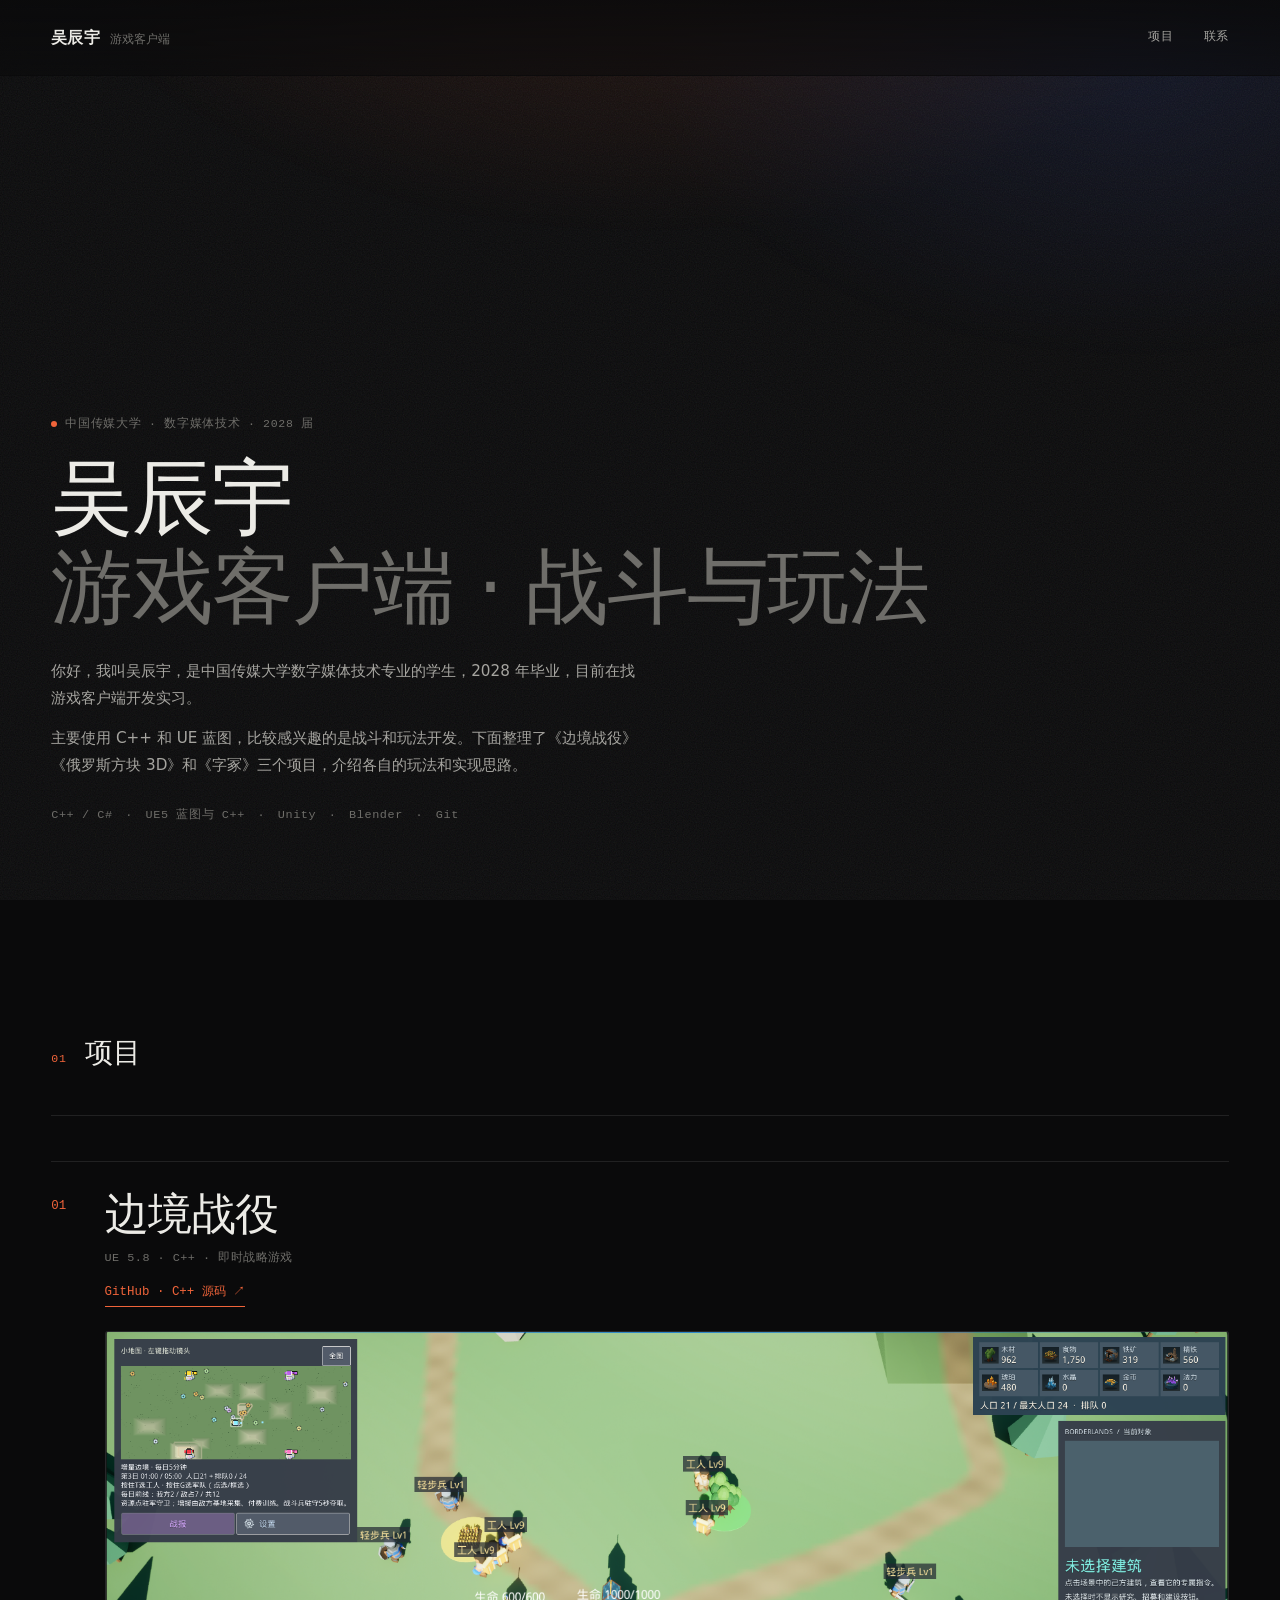
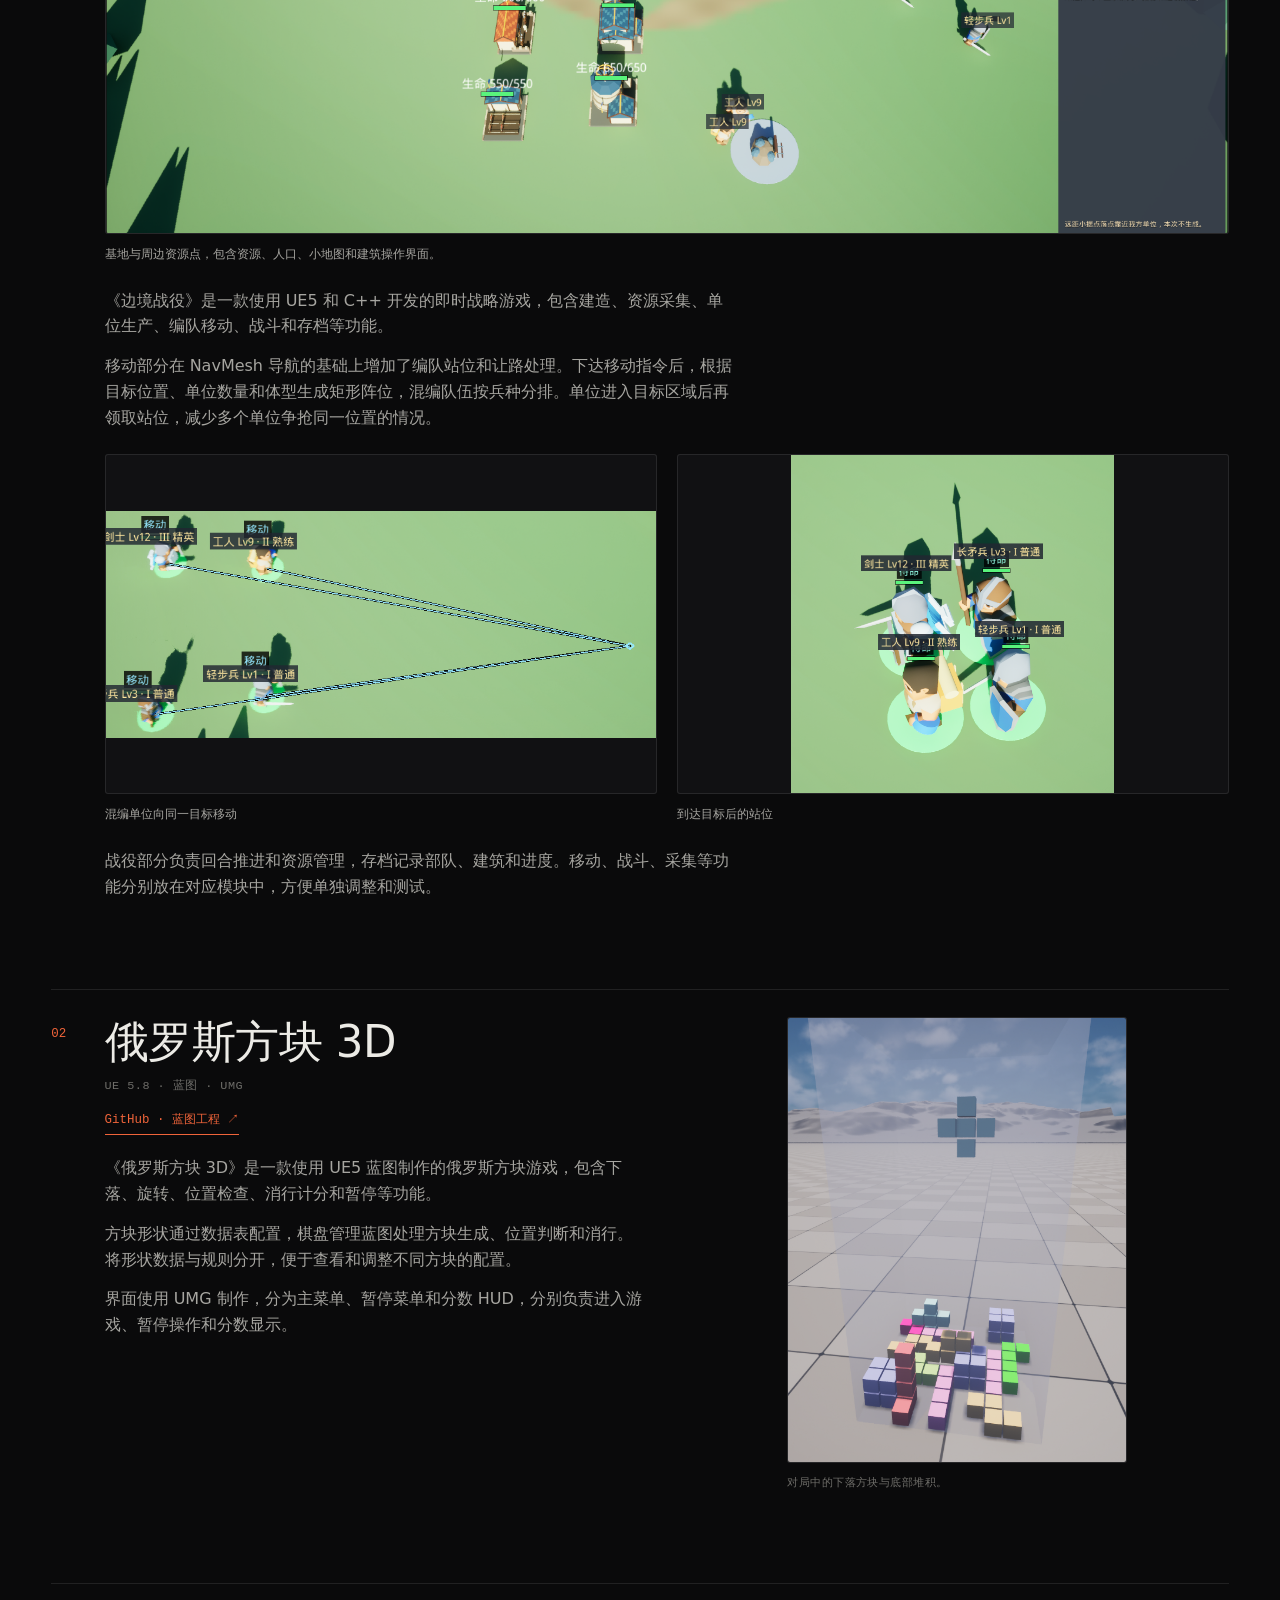
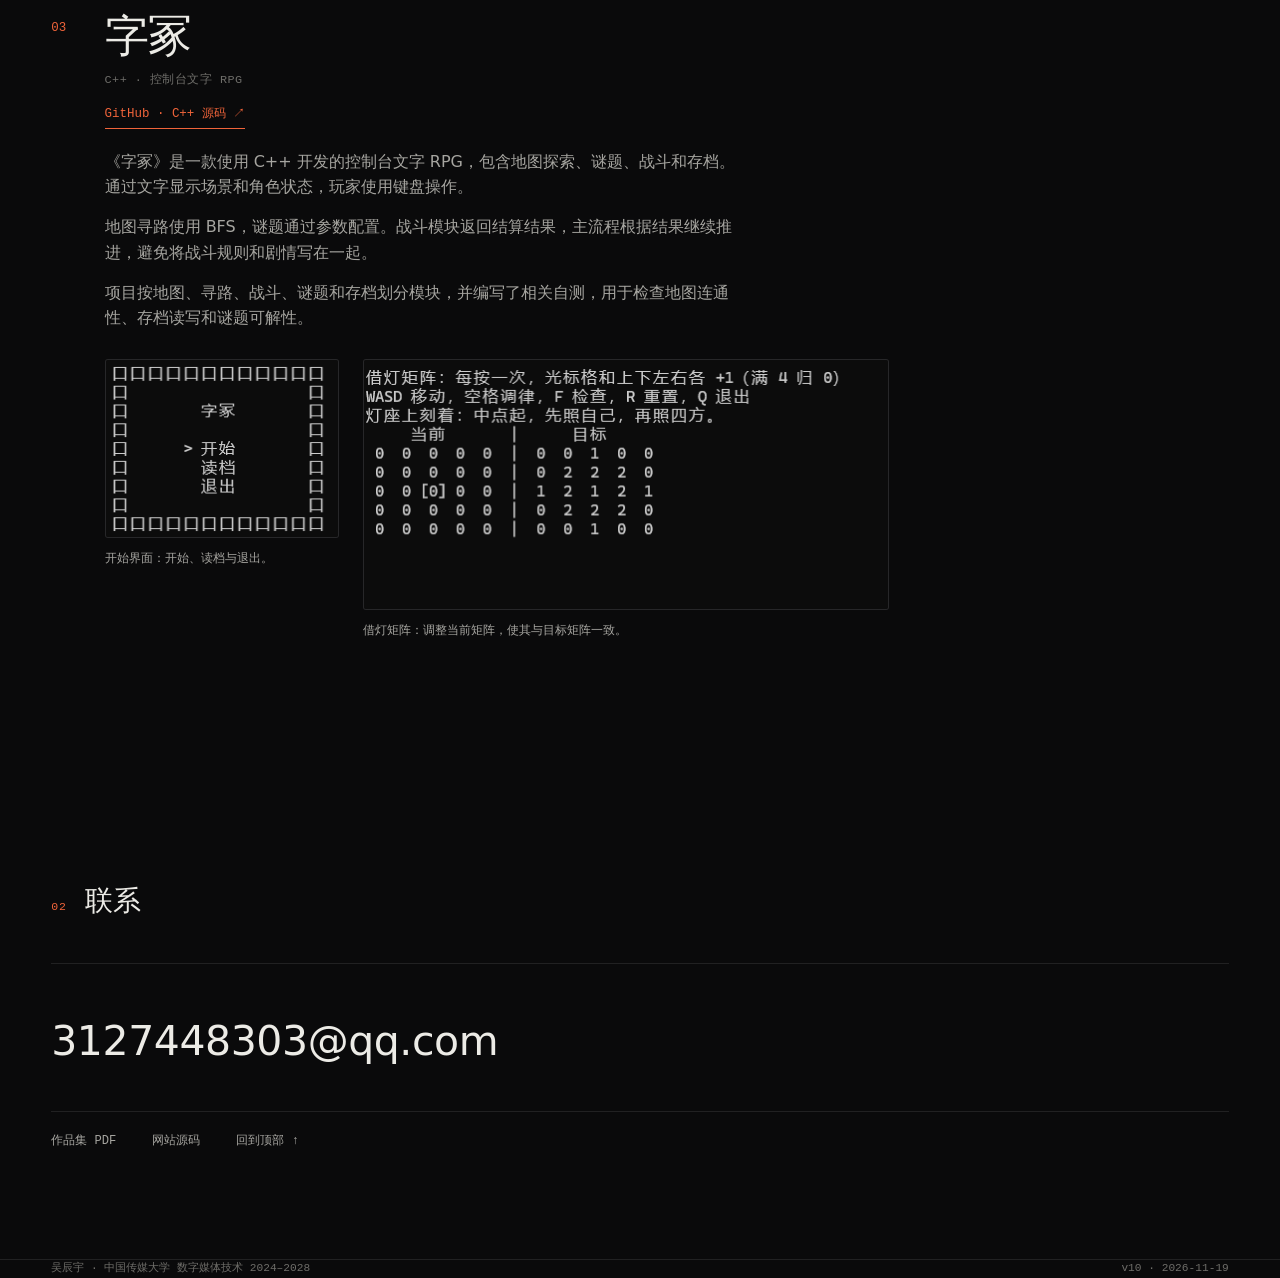
==== commit 55cb48ab: "Link published project repositories" ====
--- a/index.html
+++ b/index.html
@@ -55,6 +55,7 @@
             <div class="work-main">
               <h3 class="work-title">边境战役</h3>
               <p class="work-tech">UE 5.8 · C++ · 即时战略游戏</p>
+              <p class="project-links"><a href="https://github.com/wcy1213812138/border-battle">GitHub · C++ 源码 ↗</a></p>
               <figure class="rts-overview">
                 <a class="shot" href="assets/rts-overview.png"><img src="assets/rts-overview.png" width="1746" height="779" alt="边境战役完整对局画面，包含基地、资源点和操作界面"></a>
                 <figcaption>基地与周边资源点，包含资源、人口、小地图和建筑操作界面。</figcaption>
@@ -88,6 +89,7 @@
             <div class="work-main">
               <h3 class="work-title">俄罗斯方块 3D</h3>
               <p class="work-tech">UE 5.8 · 蓝图 · UMG</p>
+              <p class="project-links"><a href="https://github.com/wcy1213812138/tetris-3d">GitHub · 蓝图工程 ↗</a></p>
               <p class="work-desc">
                 《俄罗斯方块 3D》是一款使用 UE5 蓝图制作的俄罗斯方块游戏，包含下落、旋转、位置检查、消行计分和暂停等功能。
               </p>
@@ -111,6 +113,7 @@
             <div class="work-main">
               <h3 class="work-title">字冢</h3>
               <p class="work-tech">C++ · 控制台文字 RPG</p>
+              <p class="project-links"><a href="https://github.com/wcy1213812138/wenziyouxi2">GitHub · C++ 源码 ↗</a></p>
               <p class="work-desc">
                 《字冢》是一款使用 C++ 开发的控制台文字 RPG，包含地图探索、谜题、战斗和存档。通过文字显示场景和角色状态，玩家使用键盘操作。
               </p>
@@ -157,7 +160,7 @@
 
   <footer class="container">
     <span>吴辰宇 · 中国传媒大学 数字媒体技术 2024–2028</span>
-    <span>v9 · 2026-11-19</span>
+    <span>v10 · 2026-11-19</span>
   </footer>
 
 </main>
--- a/styles.css
+++ b/styles.css
@@ -240,4 +240,8 @@
 .wenzi-gallery .shot:hover img{transform:none}
 .wenzi-gallery figcaption{margin-top:10px;font-size:.78rem;line-height:1.6;color:var(--fg-2)}
 @media(max-width:640px){.wenzi-gallery{grid-template-columns:minmax(0,1fr)}.wenzi-gallery figure:first-child{max-width:234px}.wenzi-gallery figure:last-child{max-width:526px}}
-@media print{.wenzi-gallery{grid-template-columns:49mm minmax(0,1fr);gap:5mm;margin-top:6mm}.wenzi-gallery figcaption{font-size:8pt}.work-card .wenzi-gallery .shot img{max-height:none}}+@media print{.wenzi-gallery{grid-template-columns:49mm minmax(0,1fr);gap:5mm;margin-top:6mm}.wenzi-gallery figcaption{font-size:8pt}.work-card .wenzi-gallery .shot img{max-height:none}}
+.project-links{margin:12px 0 20px;font-family:var(--mono);font-size:.78rem;color:var(--accent)}
+.project-links a{display:inline-block;border-bottom:1px solid currentColor;padding:3px 0}
+.project-links a:hover{color:var(--fg)}
+@media print{.project-links{margin:2mm 0 3mm;font-size:8pt;color:#b4451f}}
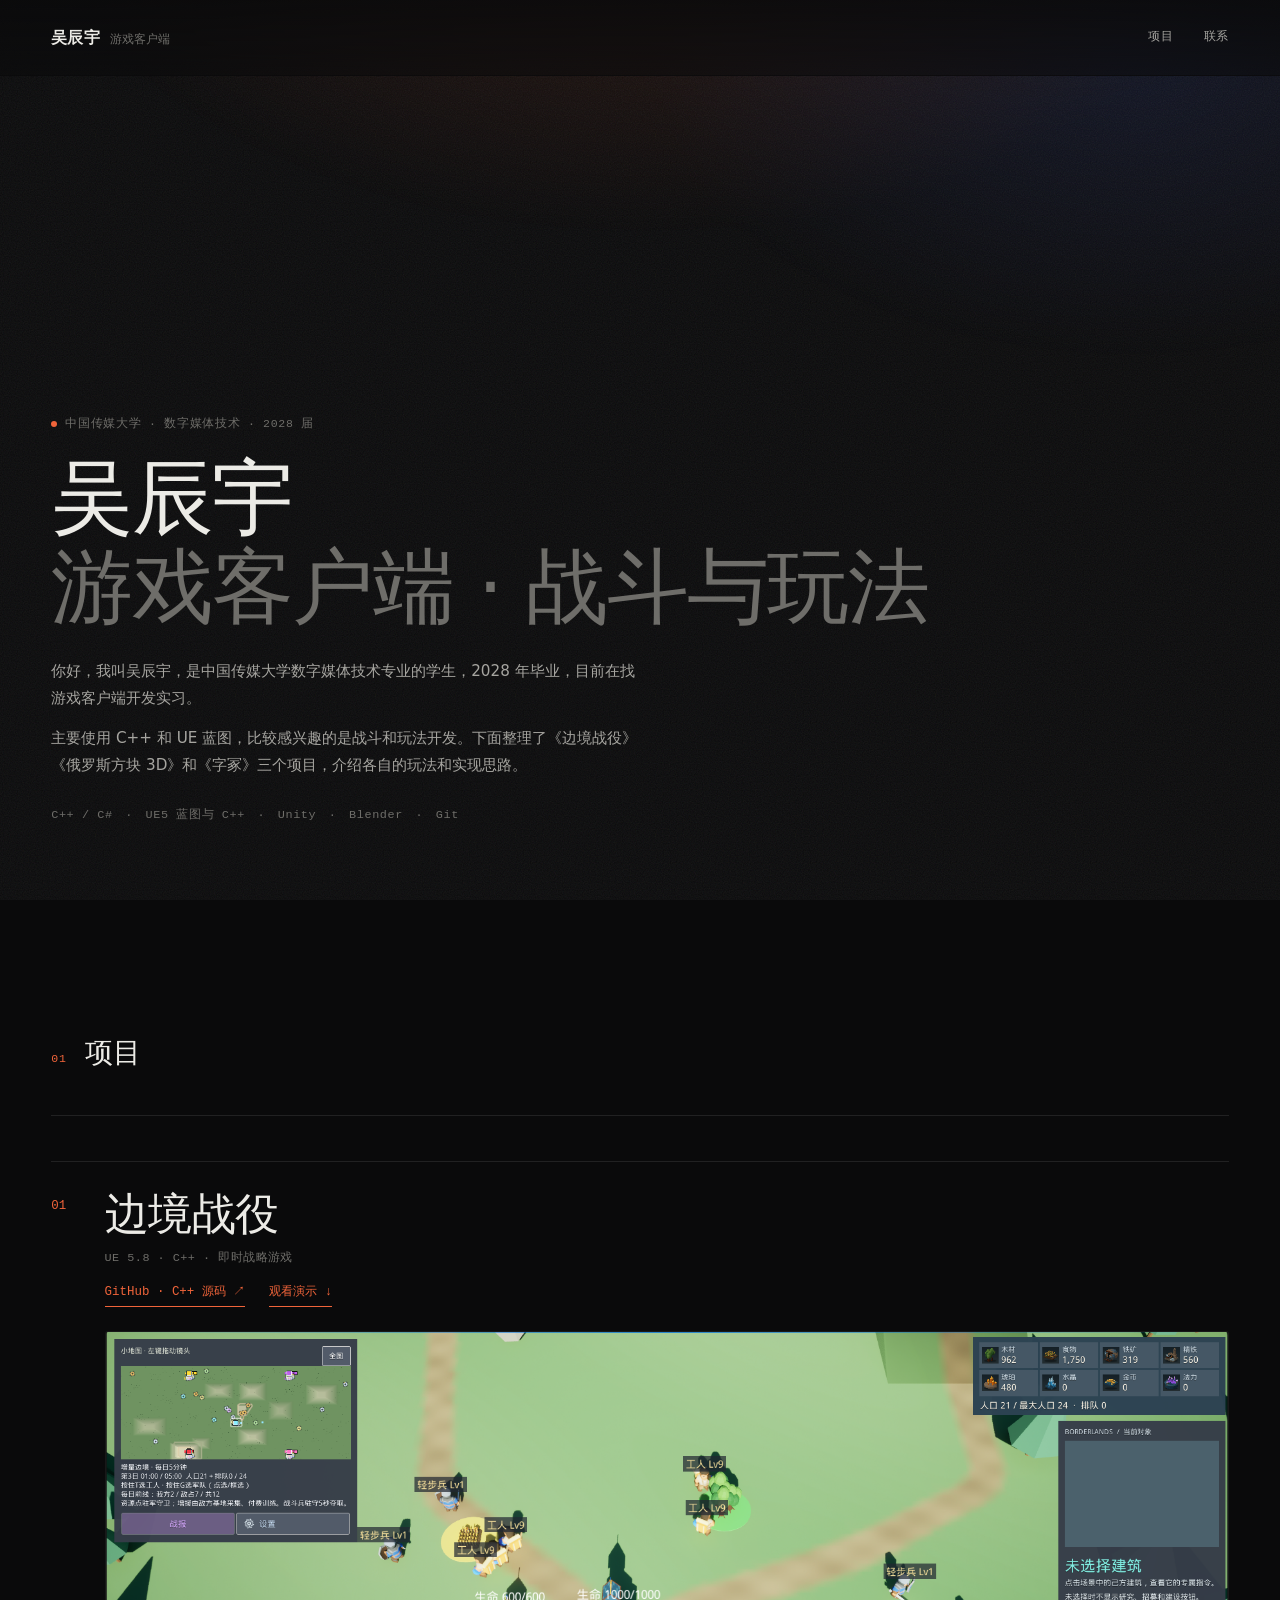
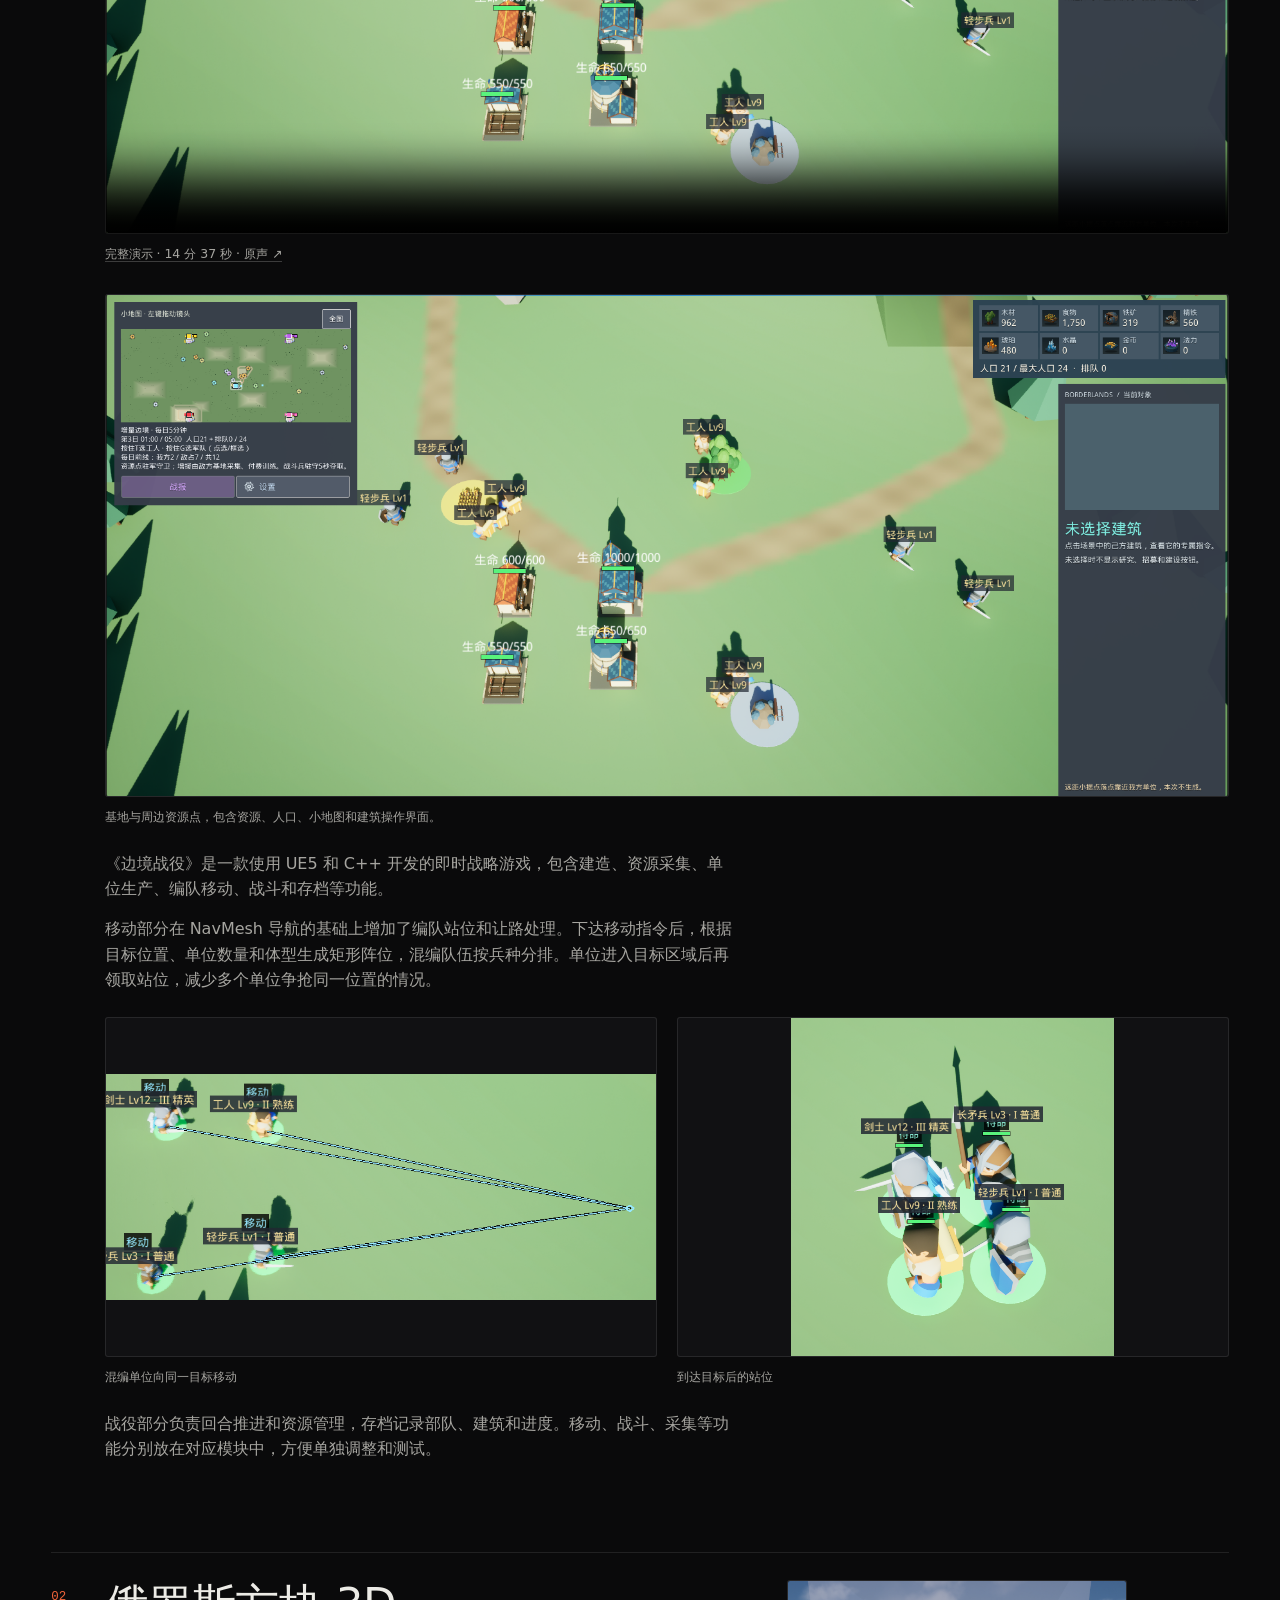
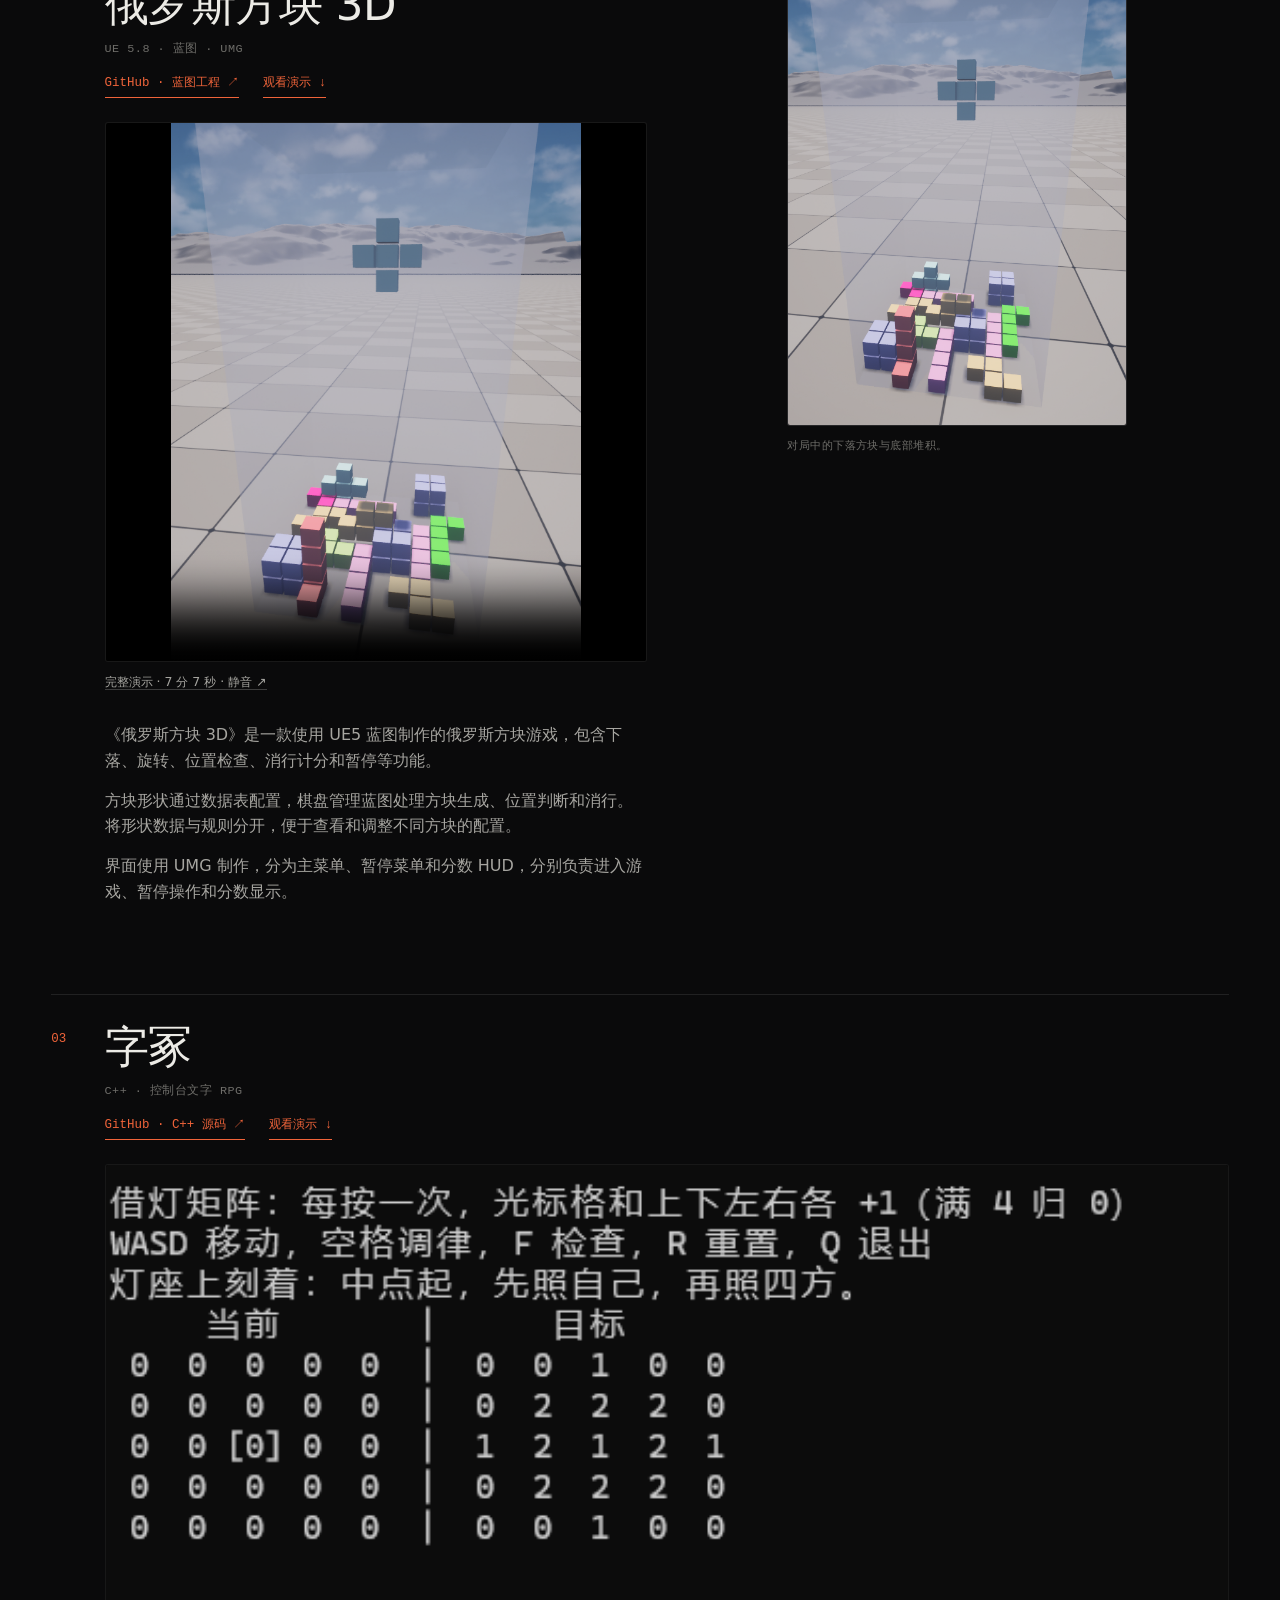
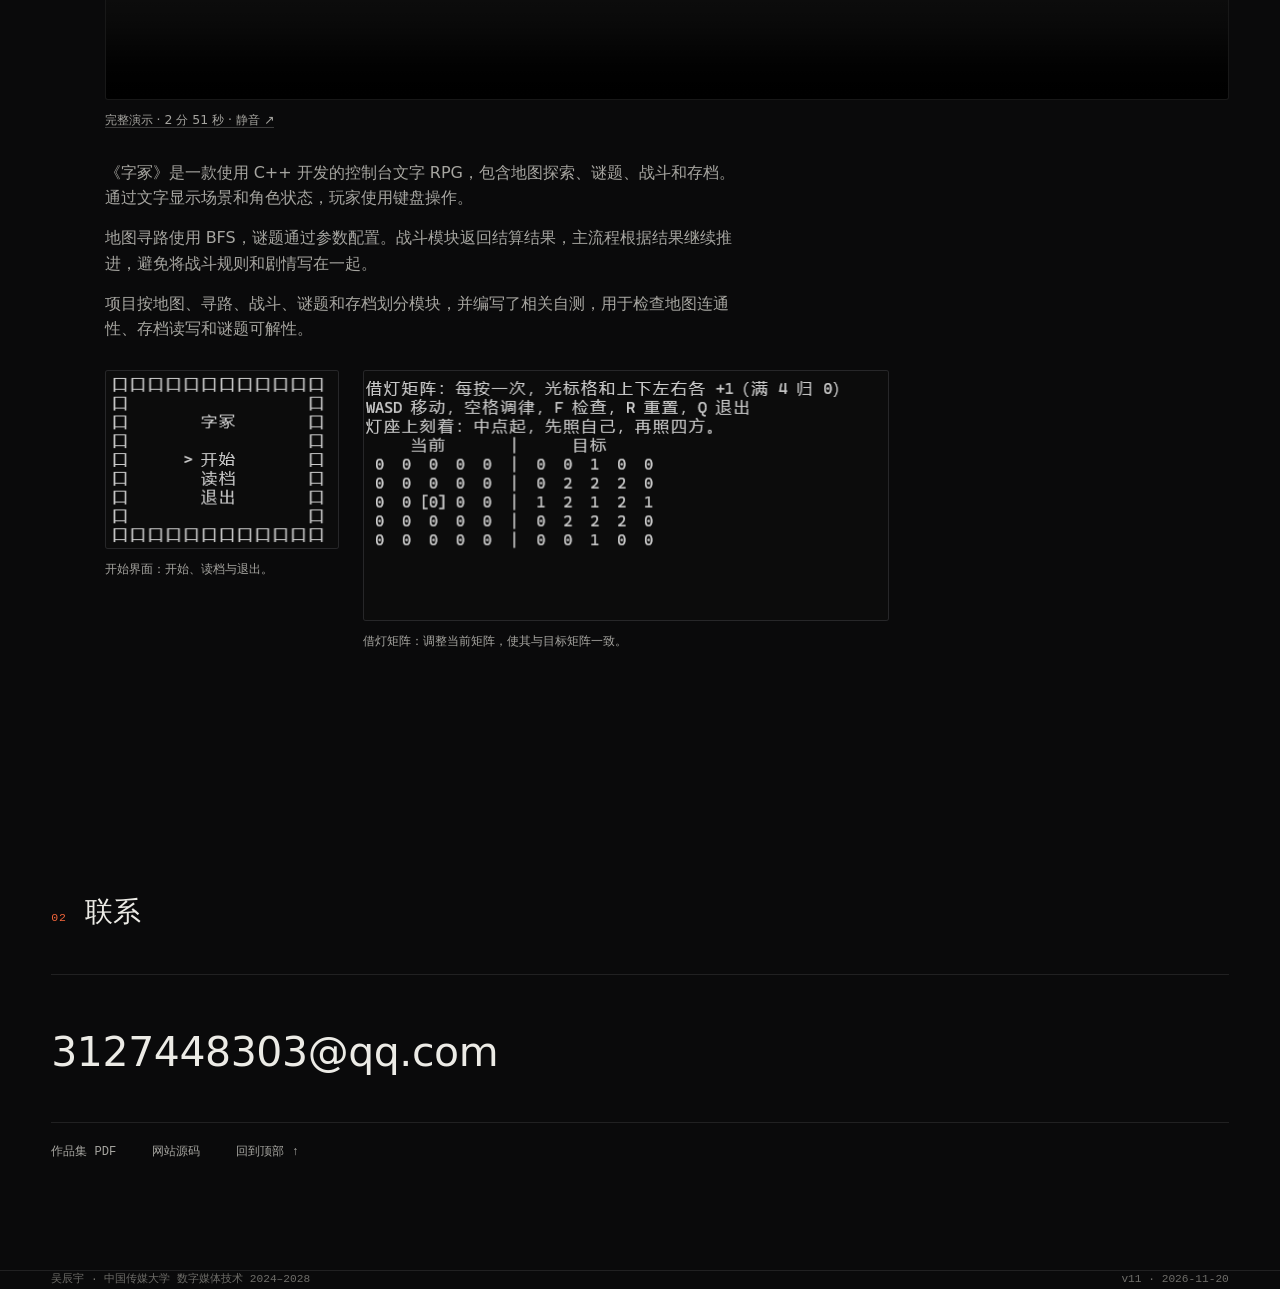
==== commit 64a66b6e: "Add playable demonstrations for all projects" ====
--- a/index.html
+++ b/index.html
@@ -55,7 +55,8 @@
             <div class="work-main">
               <h3 class="work-title">边境战役</h3>
               <p class="work-tech">UE 5.8 · C++ · 即时战略游戏</p>
-              <p class="project-links"><a href="https://github.com/wcy1213812138/border-battle">GitHub · C++ 源码 ↗</a></p>
+              <p class="project-links"><a href="https://github.com/wcy1213812138/border-battle">GitHub · C++ 源码 ↗</a> <a href="#rts-demo">观看演示 ↓</a></p>
+              <figure class="demo-video" id="rts-demo"><video controls playsinline preload="none" poster="assets/rts-overview.png"><source src="assets/videos/rts-demo.mp4" type="video/mp4">浏览器不支持视频播放，请使用下方链接。</video><figcaption><a href="https://wcy1213812138.github.io/assets/videos/rts-demo.mp4">完整演示 · 14 分 37 秒 · 原声 ↗</a></figcaption></figure>
               <figure class="rts-overview">
                 <a class="shot" href="assets/rts-overview.png"><img src="assets/rts-overview.png" width="1746" height="779" alt="边境战役完整对局画面，包含基地、资源点和操作界面"></a>
                 <figcaption>基地与周边资源点，包含资源、人口、小地图和建筑操作界面。</figcaption>
@@ -89,7 +90,8 @@
             <div class="work-main">
               <h3 class="work-title">俄罗斯方块 3D</h3>
               <p class="work-tech">UE 5.8 · 蓝图 · UMG</p>
-              <p class="project-links"><a href="https://github.com/wcy1213812138/tetris-3d">GitHub · 蓝图工程 ↗</a></p>
+              <p class="project-links"><a href="https://github.com/wcy1213812138/tetris-3d">GitHub · 蓝图工程 ↗</a> <a href="#tetris-demo">观看演示 ↓</a></p>
+              <figure class="demo-video" id="tetris-demo"><video controls playsinline preload="none" poster="assets/tetris-gameplay.png"><source src="assets/videos/tetris-demo.mp4" type="video/mp4">浏览器不支持视频播放，请使用下方链接。</video><figcaption><a href="https://wcy1213812138.github.io/assets/videos/tetris-demo.mp4">完整演示 · 7 分 7 秒 · 静音 ↗</a></figcaption></figure>
               <p class="work-desc">
                 《俄罗斯方块 3D》是一款使用 UE5 蓝图制作的俄罗斯方块游戏，包含下落、旋转、位置检查、消行计分和暂停等功能。
               </p>
@@ -113,7 +115,8 @@
             <div class="work-main">
               <h3 class="work-title">字冢</h3>
               <p class="work-tech">C++ · 控制台文字 RPG</p>
-              <p class="project-links"><a href="https://github.com/wcy1213812138/wenziyouxi2">GitHub · C++ 源码 ↗</a></p>
+              <p class="project-links"><a href="https://github.com/wcy1213812138/wenziyouxi2">GitHub · C++ 源码 ↗</a> <a href="#wenzi-demo">观看演示 ↓</a></p>
+              <figure class="demo-video" id="wenzi-demo"><video controls playsinline preload="none" poster="assets/wenzi-puzzle.png"><source src="assets/videos/wenzi-demo.mp4" type="video/mp4">浏览器不支持视频播放，请使用下方链接。</video><figcaption><a href="https://wcy1213812138.github.io/assets/videos/wenzi-demo.mp4">完整演示 · 2 分 51 秒 · 静音 ↗</a></figcaption></figure>
               <p class="work-desc">
                 《字冢》是一款使用 C++ 开发的控制台文字 RPG，包含地图探索、谜题、战斗和存档。通过文字显示场景和角色状态，玩家使用键盘操作。
               </p>
@@ -160,7 +163,7 @@
 
   <footer class="container">
     <span>吴辰宇 · 中国传媒大学 数字媒体技术 2024–2028</span>
-    <span>v10 · 2026-11-19</span>
+    <span>v11 · 2026-11-20</span>
   </footer>
 
 </main>
--- a/styles.css
+++ b/styles.css
@@ -245,3 +245,11 @@
 .project-links a{display:inline-block;border-bottom:1px solid currentColor;padding:3px 0}
 .project-links a:hover{color:var(--fg)}
 @media print{.project-links{margin:2mm 0 3mm;font-size:8pt;color:#b4451f}}
+
+/* 项目演示 */
+.project-links{display:flex;flex-wrap:wrap;gap:12px 24px}
+.demo-video{margin:24px 0 30px;scroll-margin-top:100px}
+.demo-video video{display:block;width:100%;max-height:540px;background:#000;border:1px solid var(--line);border-radius:3px}
+.demo-video figcaption{margin-top:10px;color:var(--fg-2);font-size:.78rem}
+.demo-video figcaption a{border-bottom:1px solid var(--line-2)}
+@media print{.demo-video{margin:2mm 0 4mm}.demo-video video{display:none}.demo-video figcaption{font-size:8pt}.project-links a[href^="#"]{display:none}}
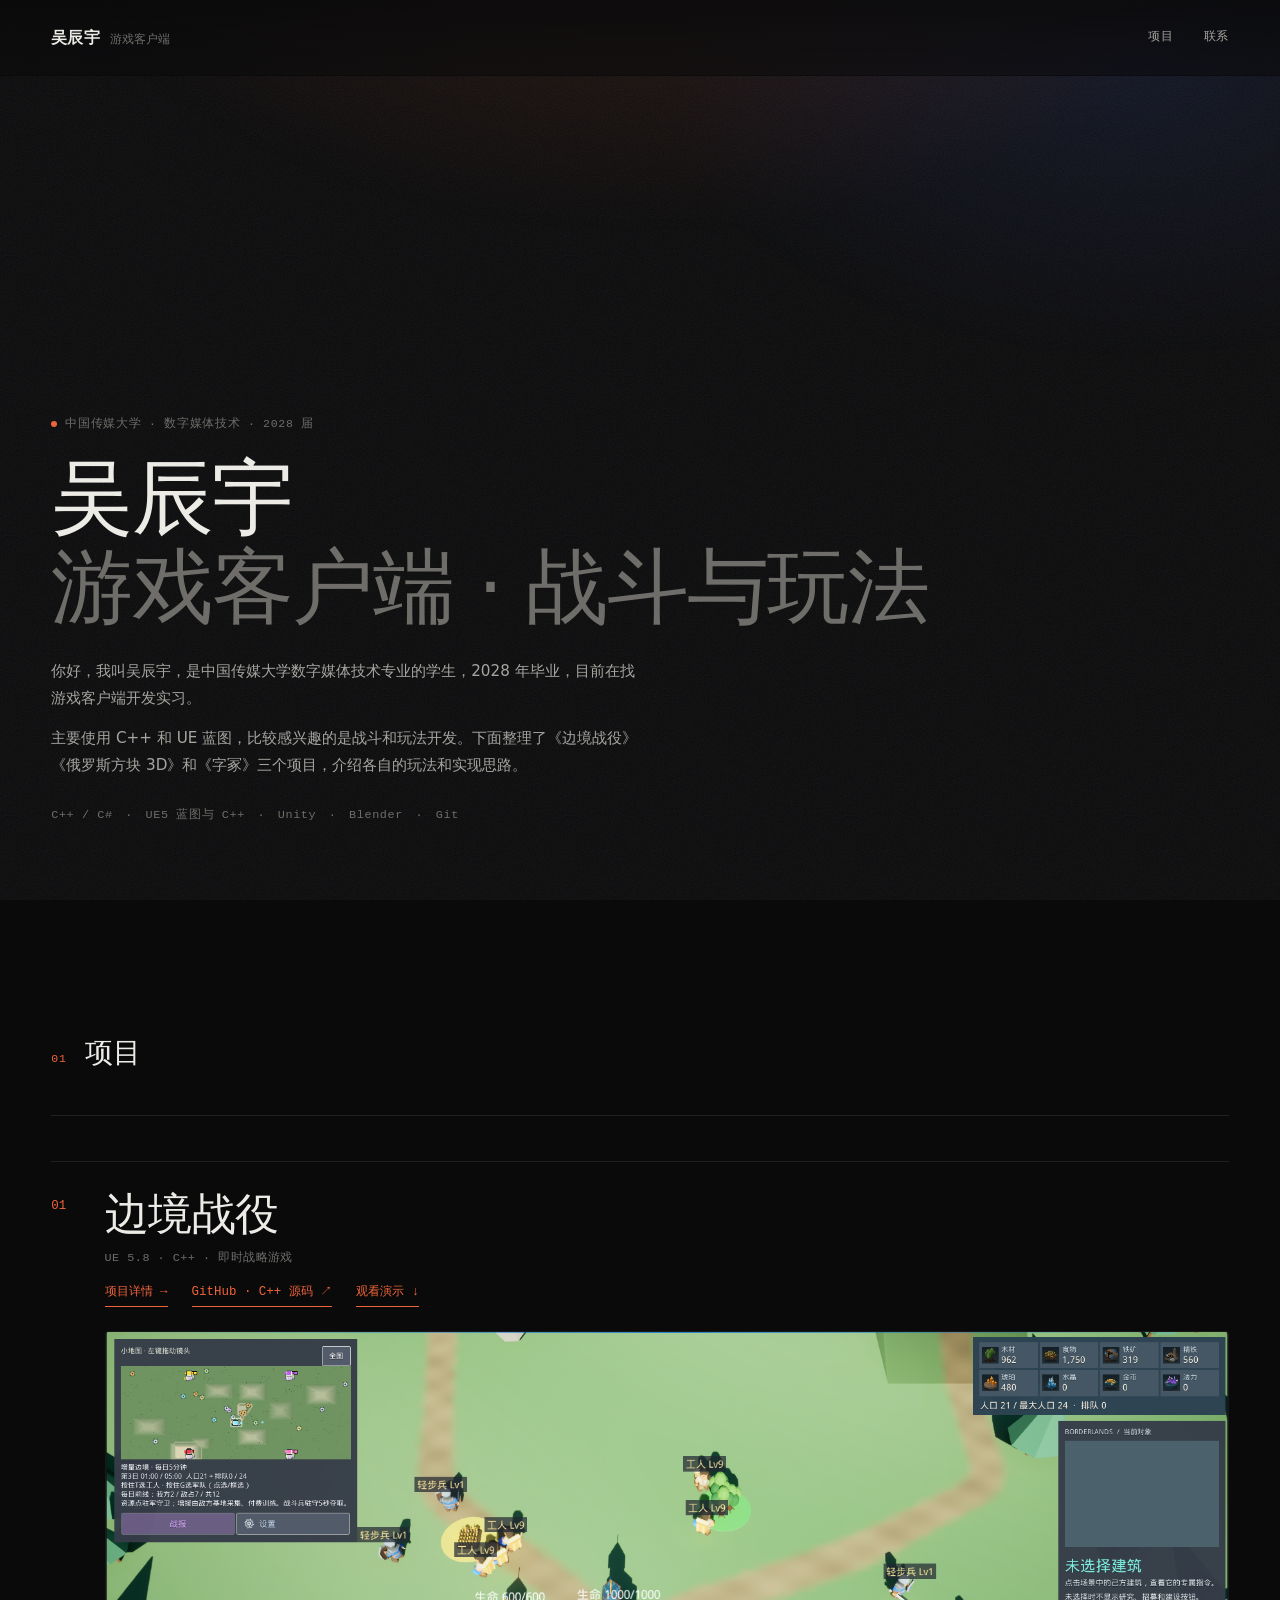
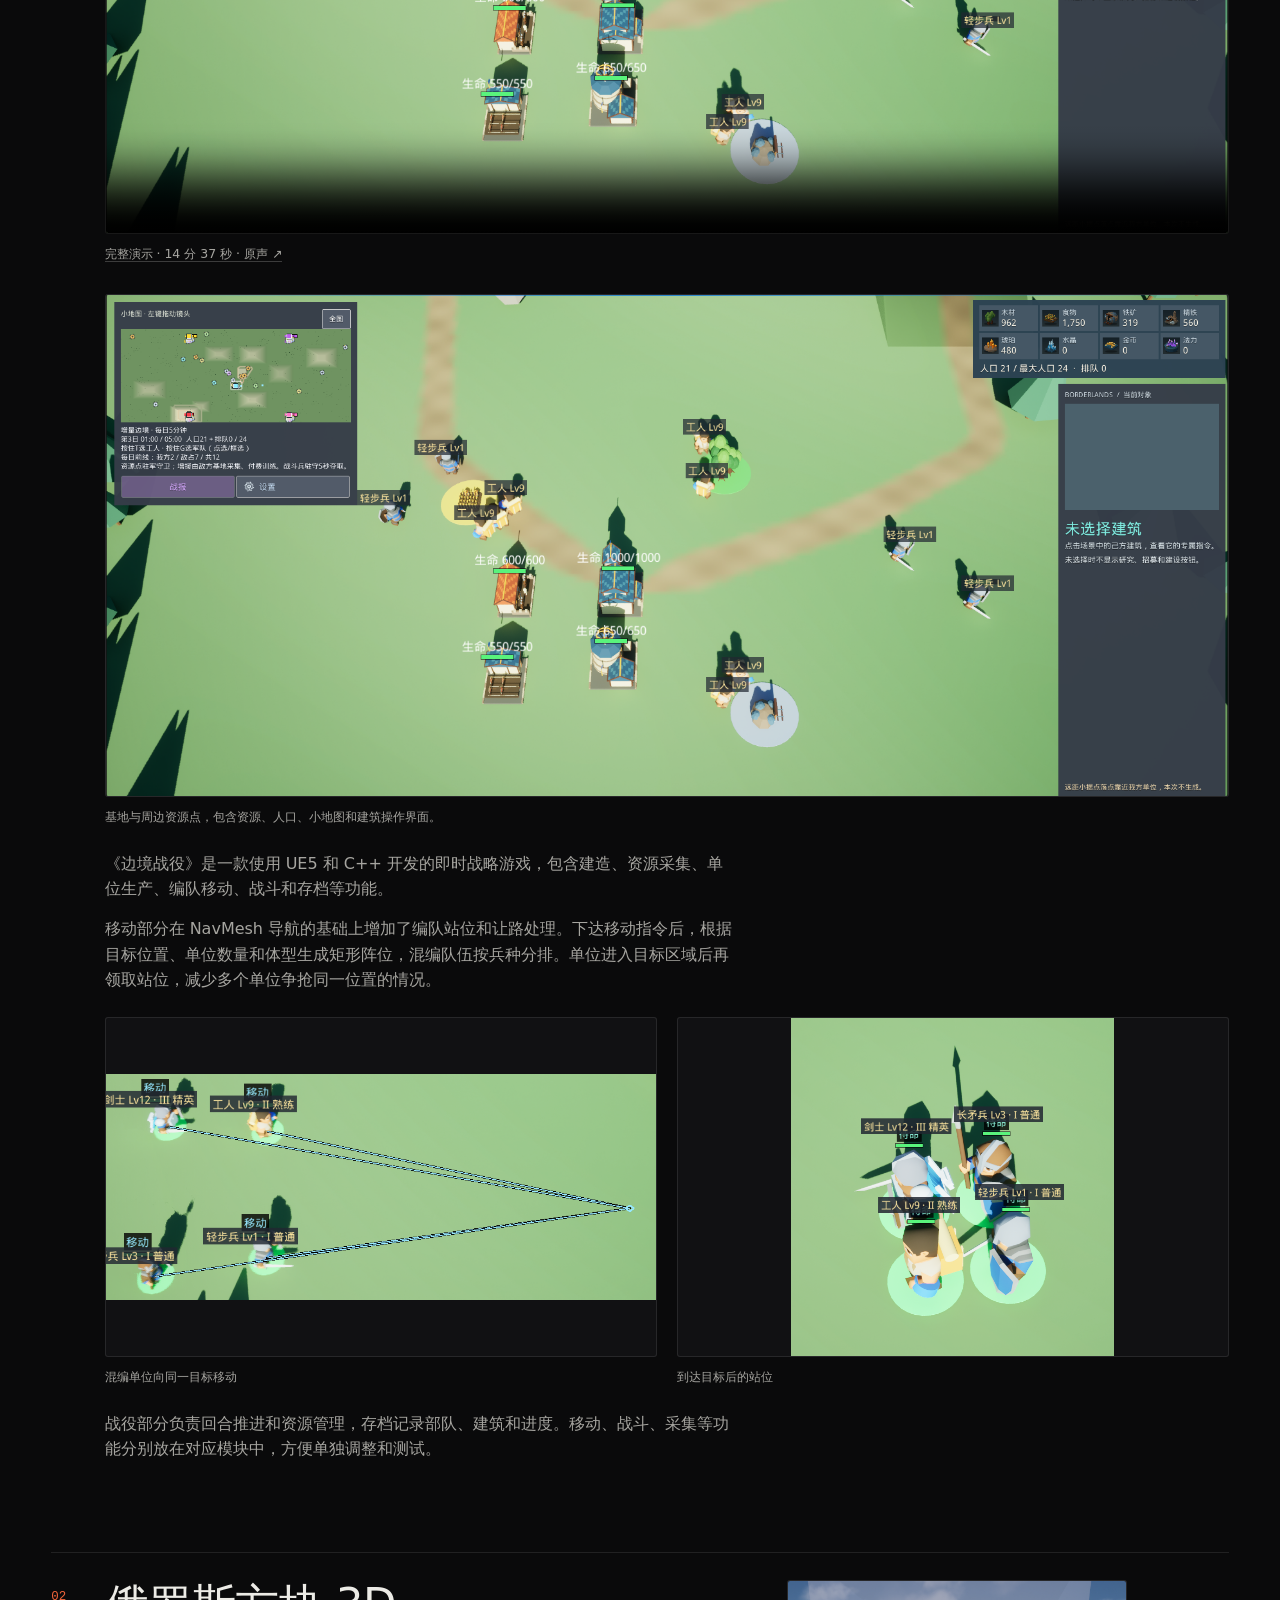
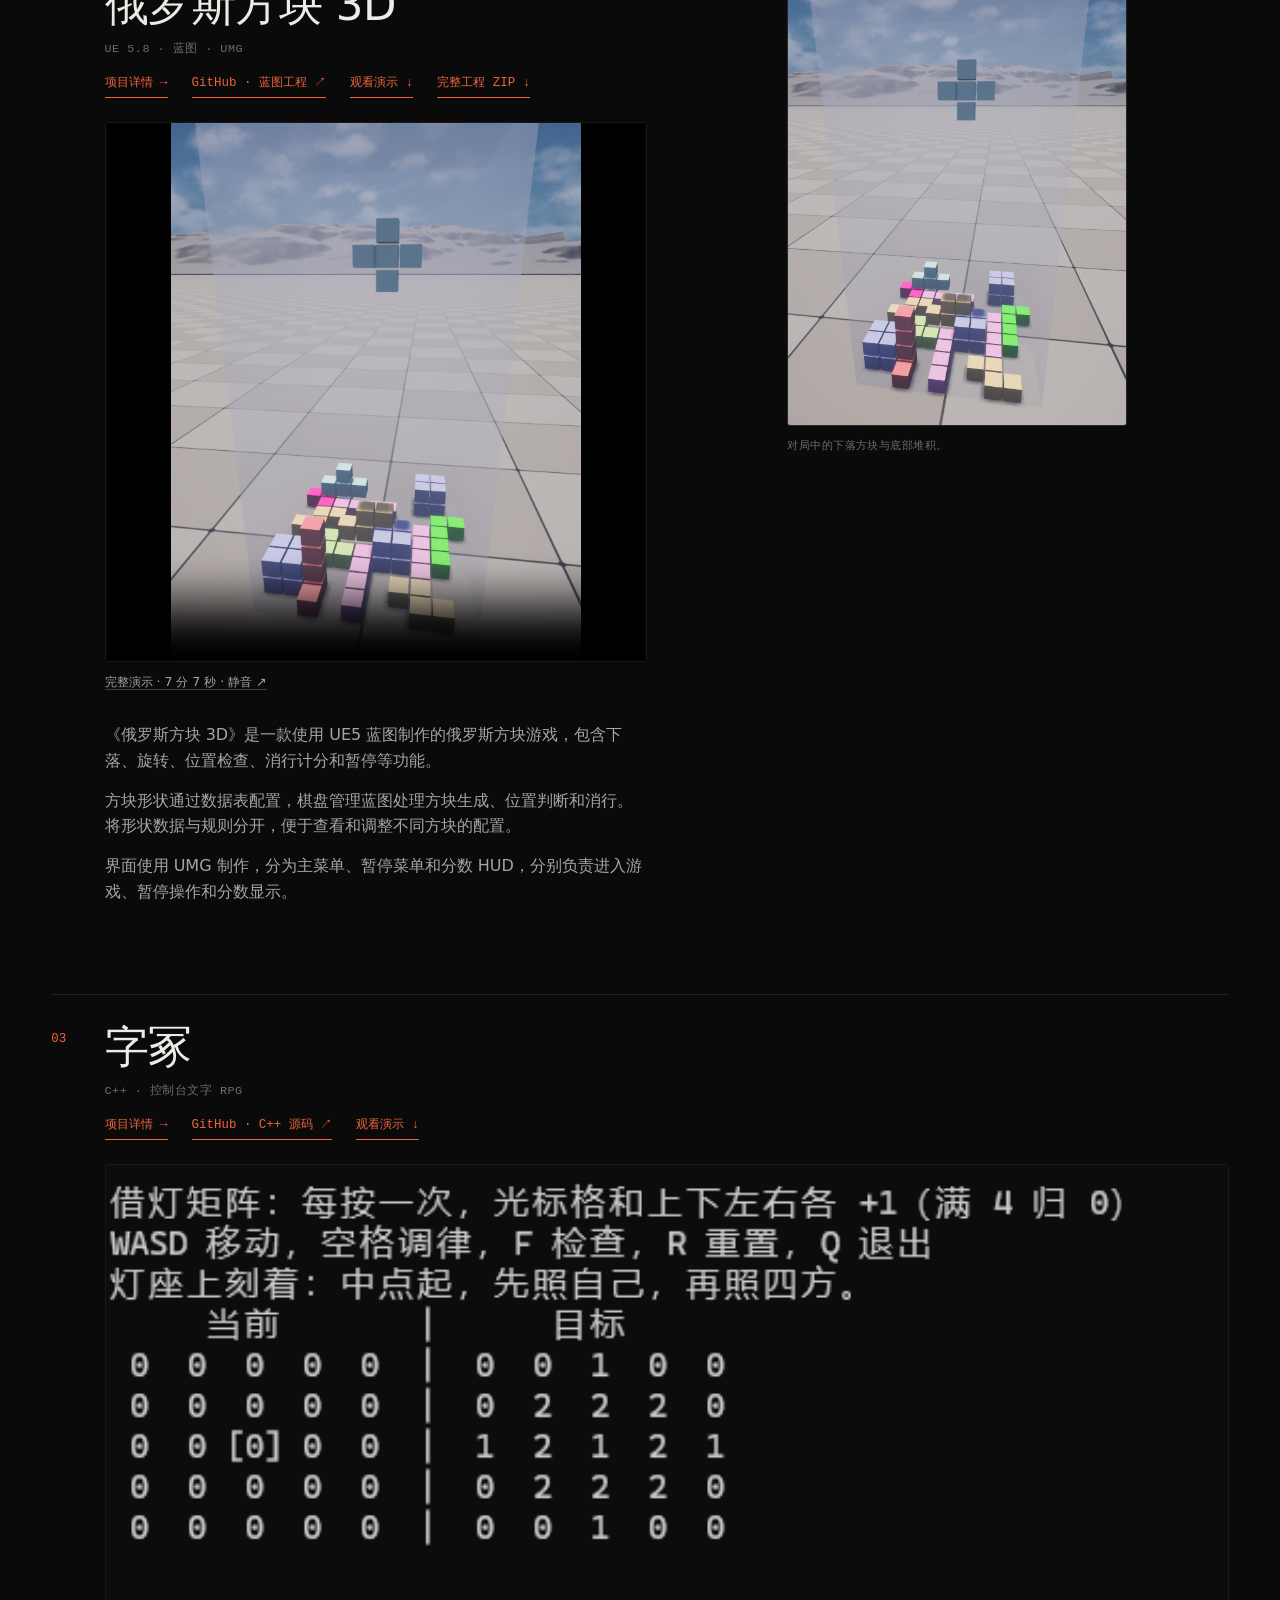
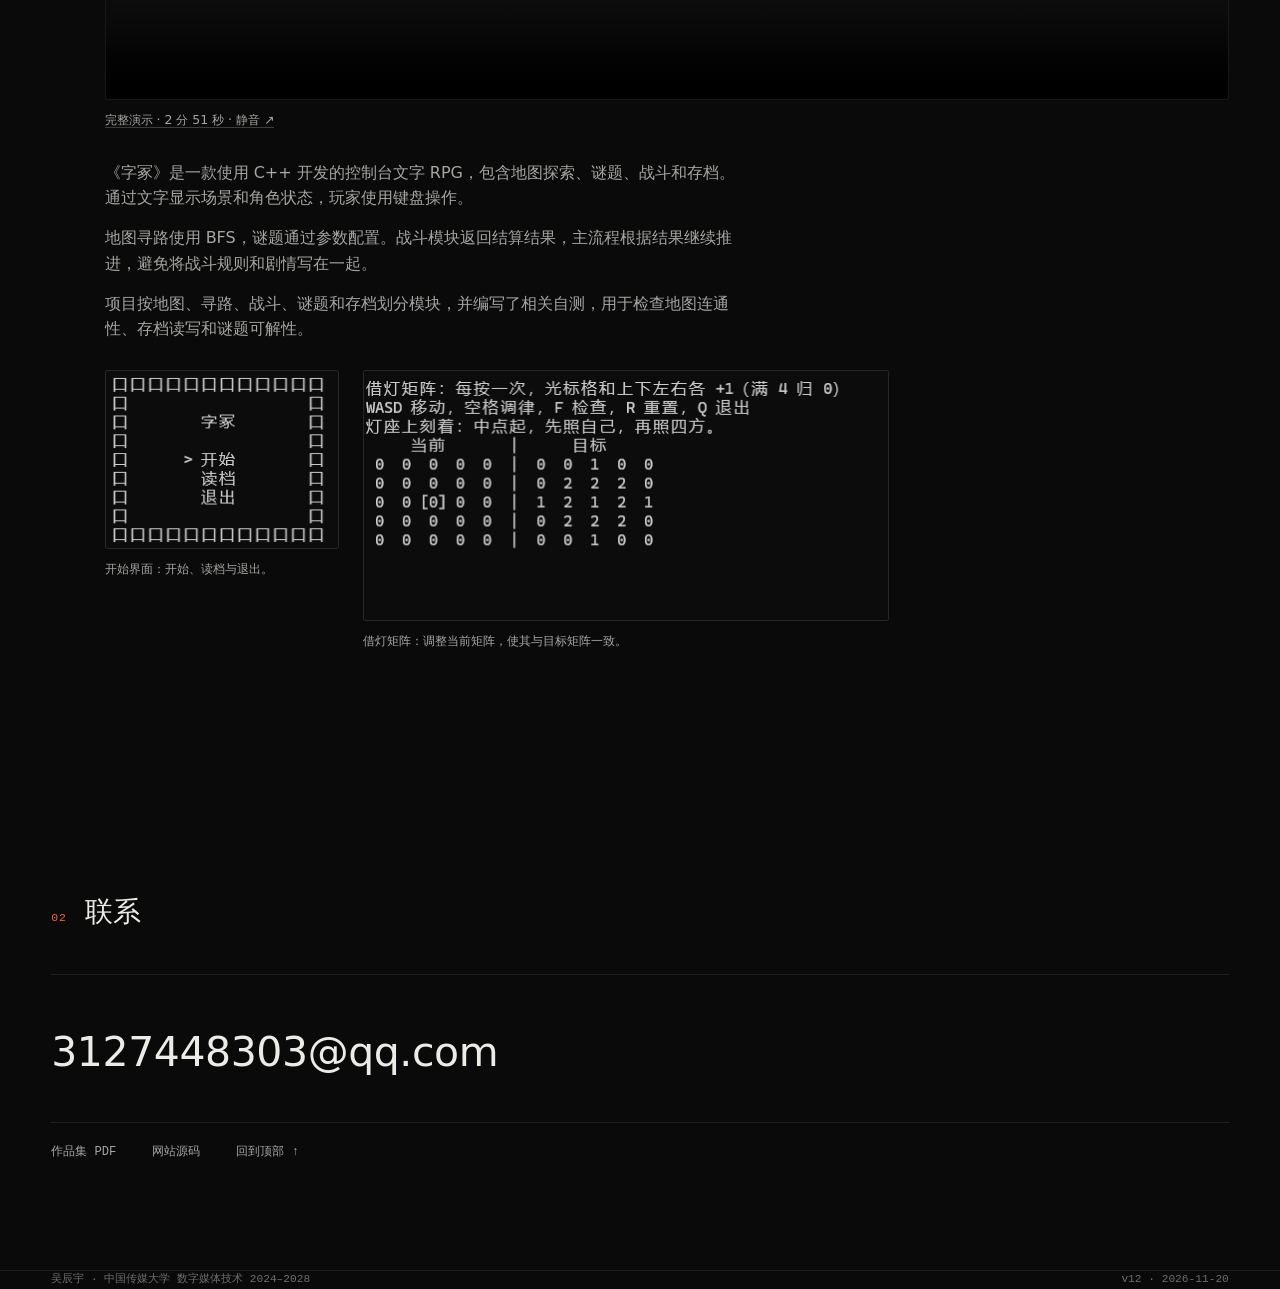
==== commit f964ab09: "Add project system detail pages and full Tetris download" ====
--- a/index.html
+++ b/index.html
@@ -53,9 +53,9 @@
           <div class="work-top">
             <span class="work-no">01</span>
             <div class="work-main">
-              <h3 class="work-title">边境战役</h3>
+              <h3 class="work-title"><a href="https://wcy1213812138.github.io/projects/rts.html">边境战役</a></h3>
               <p class="work-tech">UE 5.8 · C++ · 即时战略游戏</p>
-              <p class="project-links"><a href="https://github.com/wcy1213812138/border-battle">GitHub · C++ 源码 ↗</a> <a href="#rts-demo">观看演示 ↓</a></p>
+              <p class="project-links"><a href="https://wcy1213812138.github.io/projects/rts.html">项目详情 →</a> <a href="https://github.com/wcy1213812138/border-battle">GitHub · C++ 源码 ↗</a> <a href="#rts-demo">观看演示 ↓</a></p>
               <figure class="demo-video" id="rts-demo"><video controls playsinline preload="none" poster="assets/rts-overview.png"><source src="assets/videos/rts-demo.mp4" type="video/mp4">浏览器不支持视频播放，请使用下方链接。</video><figcaption><a href="https://wcy1213812138.github.io/assets/videos/rts-demo.mp4">完整演示 · 14 分 37 秒 · 原声 ↗</a></figcaption></figure>
               <figure class="rts-overview">
                 <a class="shot" href="assets/rts-overview.png"><img src="assets/rts-overview.png" width="1746" height="779" alt="边境战役完整对局画面，包含基地、资源点和操作界面"></a>
@@ -88,9 +88,9 @@
           <div class="work-top">
             <span class="work-no">02</span>
             <div class="work-main">
-              <h3 class="work-title">俄罗斯方块 3D</h3>
+              <h3 class="work-title"><a href="https://wcy1213812138.github.io/projects/tetris.html">俄罗斯方块 3D</a></h3>
               <p class="work-tech">UE 5.8 · 蓝图 · UMG</p>
-              <p class="project-links"><a href="https://github.com/wcy1213812138/tetris-3d">GitHub · 蓝图工程 ↗</a> <a href="#tetris-demo">观看演示 ↓</a></p>
+              <p class="project-links"><a href="https://wcy1213812138.github.io/projects/tetris.html">项目详情 →</a> <a href="https://github.com/wcy1213812138/tetris-3d">GitHub · 蓝图工程 ↗</a> <a href="#tetris-demo">观看演示 ↓</a> <a href="https://github.com/wcy1213812138/tetris-3d/releases/download/project-v1/tetris-3d-full-project.zip">完整工程 ZIP ↓</a></p>
               <figure class="demo-video" id="tetris-demo"><video controls playsinline preload="none" poster="assets/tetris-gameplay.png"><source src="assets/videos/tetris-demo.mp4" type="video/mp4">浏览器不支持视频播放，请使用下方链接。</video><figcaption><a href="https://wcy1213812138.github.io/assets/videos/tetris-demo.mp4">完整演示 · 7 分 7 秒 · 静音 ↗</a></figcaption></figure>
               <p class="work-desc">
                 《俄罗斯方块 3D》是一款使用 UE5 蓝图制作的俄罗斯方块游戏，包含下落、旋转、位置检查、消行计分和暂停等功能。
@@ -113,9 +113,9 @@
           <div class="work-top">
             <span class="work-no">03</span>
             <div class="work-main">
-              <h3 class="work-title">字冢</h3>
+              <h3 class="work-title"><a href="https://wcy1213812138.github.io/projects/wenzi.html">字冢</a></h3>
               <p class="work-tech">C++ · 控制台文字 RPG</p>
-              <p class="project-links"><a href="https://github.com/wcy1213812138/wenziyouxi2">GitHub · C++ 源码 ↗</a> <a href="#wenzi-demo">观看演示 ↓</a></p>
+              <p class="project-links"><a href="https://wcy1213812138.github.io/projects/wenzi.html">项目详情 →</a> <a href="https://github.com/wcy1213812138/wenziyouxi2">GitHub · C++ 源码 ↗</a> <a href="#wenzi-demo">观看演示 ↓</a></p>
               <figure class="demo-video" id="wenzi-demo"><video controls playsinline preload="none" poster="assets/wenzi-puzzle.png"><source src="assets/videos/wenzi-demo.mp4" type="video/mp4">浏览器不支持视频播放，请使用下方链接。</video><figcaption><a href="https://wcy1213812138.github.io/assets/videos/wenzi-demo.mp4">完整演示 · 2 分 51 秒 · 静音 ↗</a></figcaption></figure>
               <p class="work-desc">
                 《字冢》是一款使用 C++ 开发的控制台文字 RPG，包含地图探索、谜题、战斗和存档。通过文字显示场景和角色状态，玩家使用键盘操作。
@@ -163,7 +163,7 @@
 
   <footer class="container">
     <span>吴辰宇 · 中国传媒大学 数字媒体技术 2024–2028</span>
-    <span>v11 · 2026-11-20</span>
+    <span>v12 · 2026-11-20</span>
   </footer>
 
 </main>
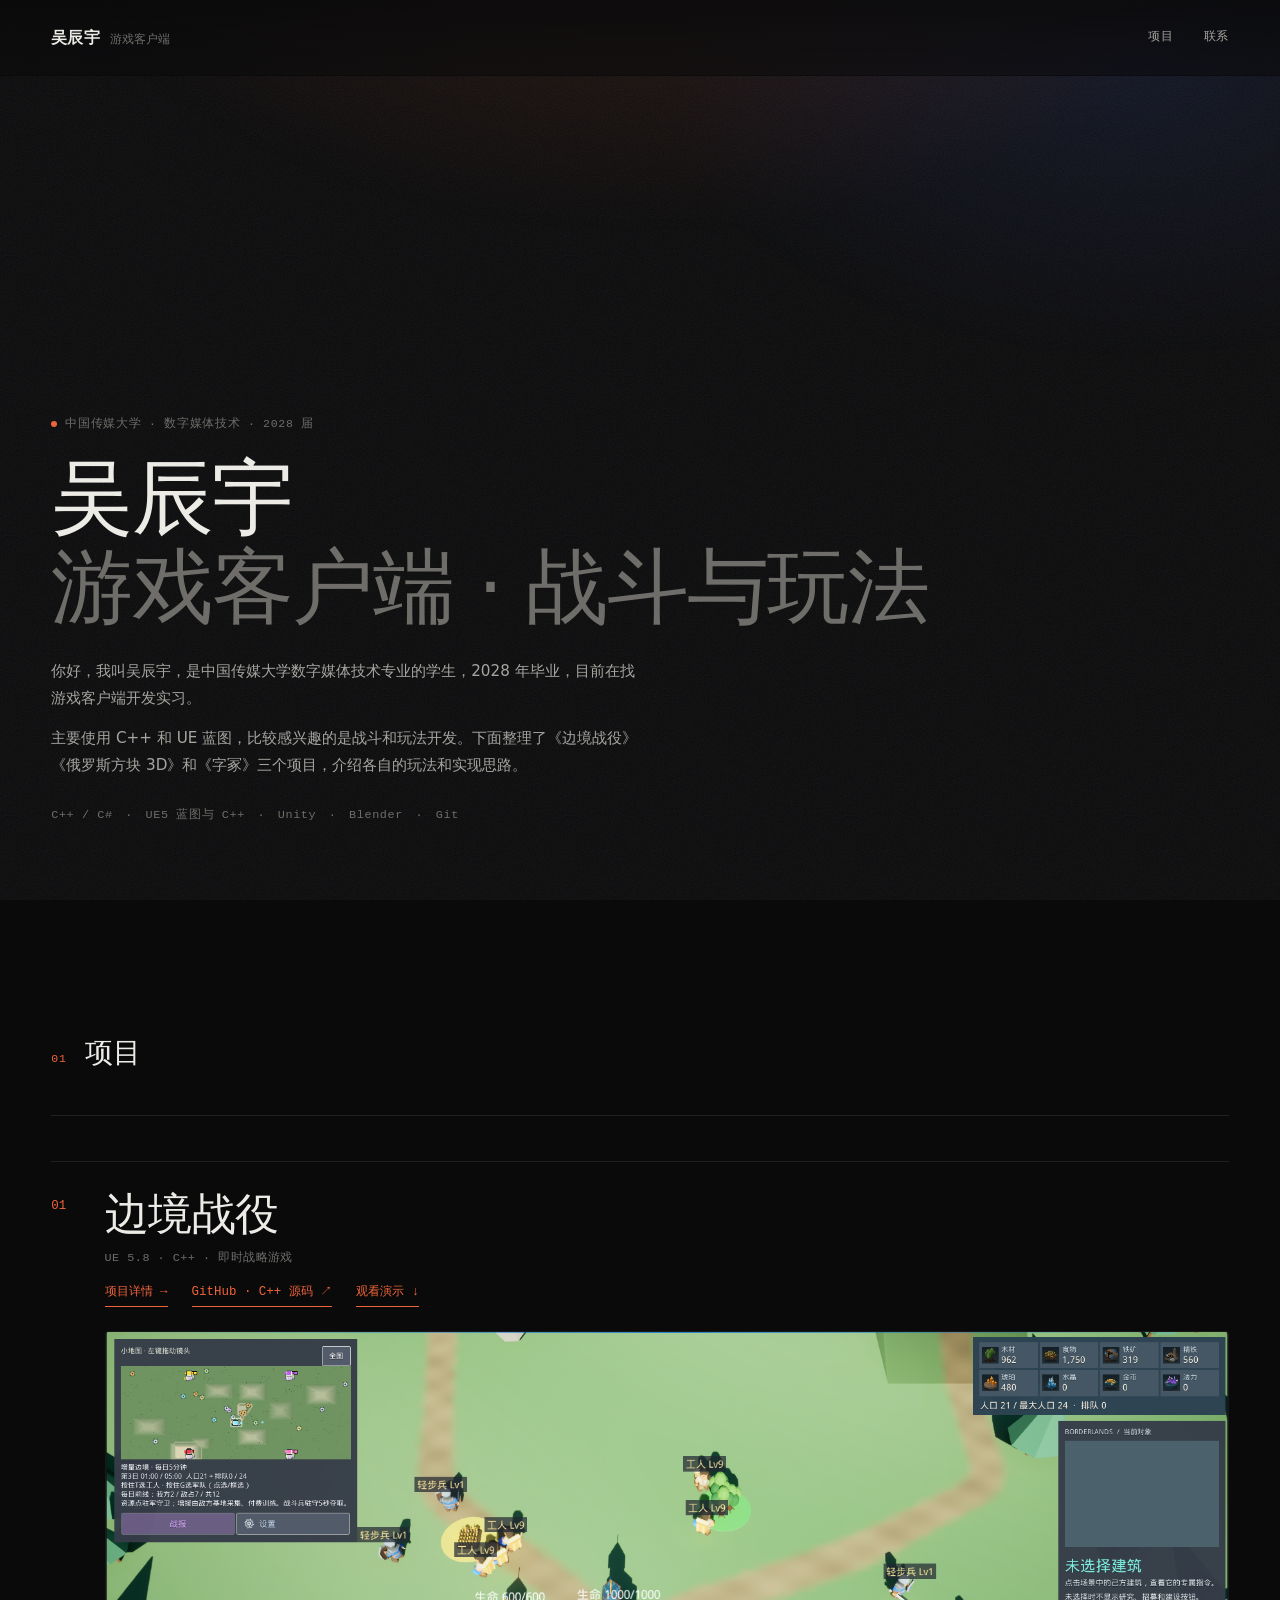
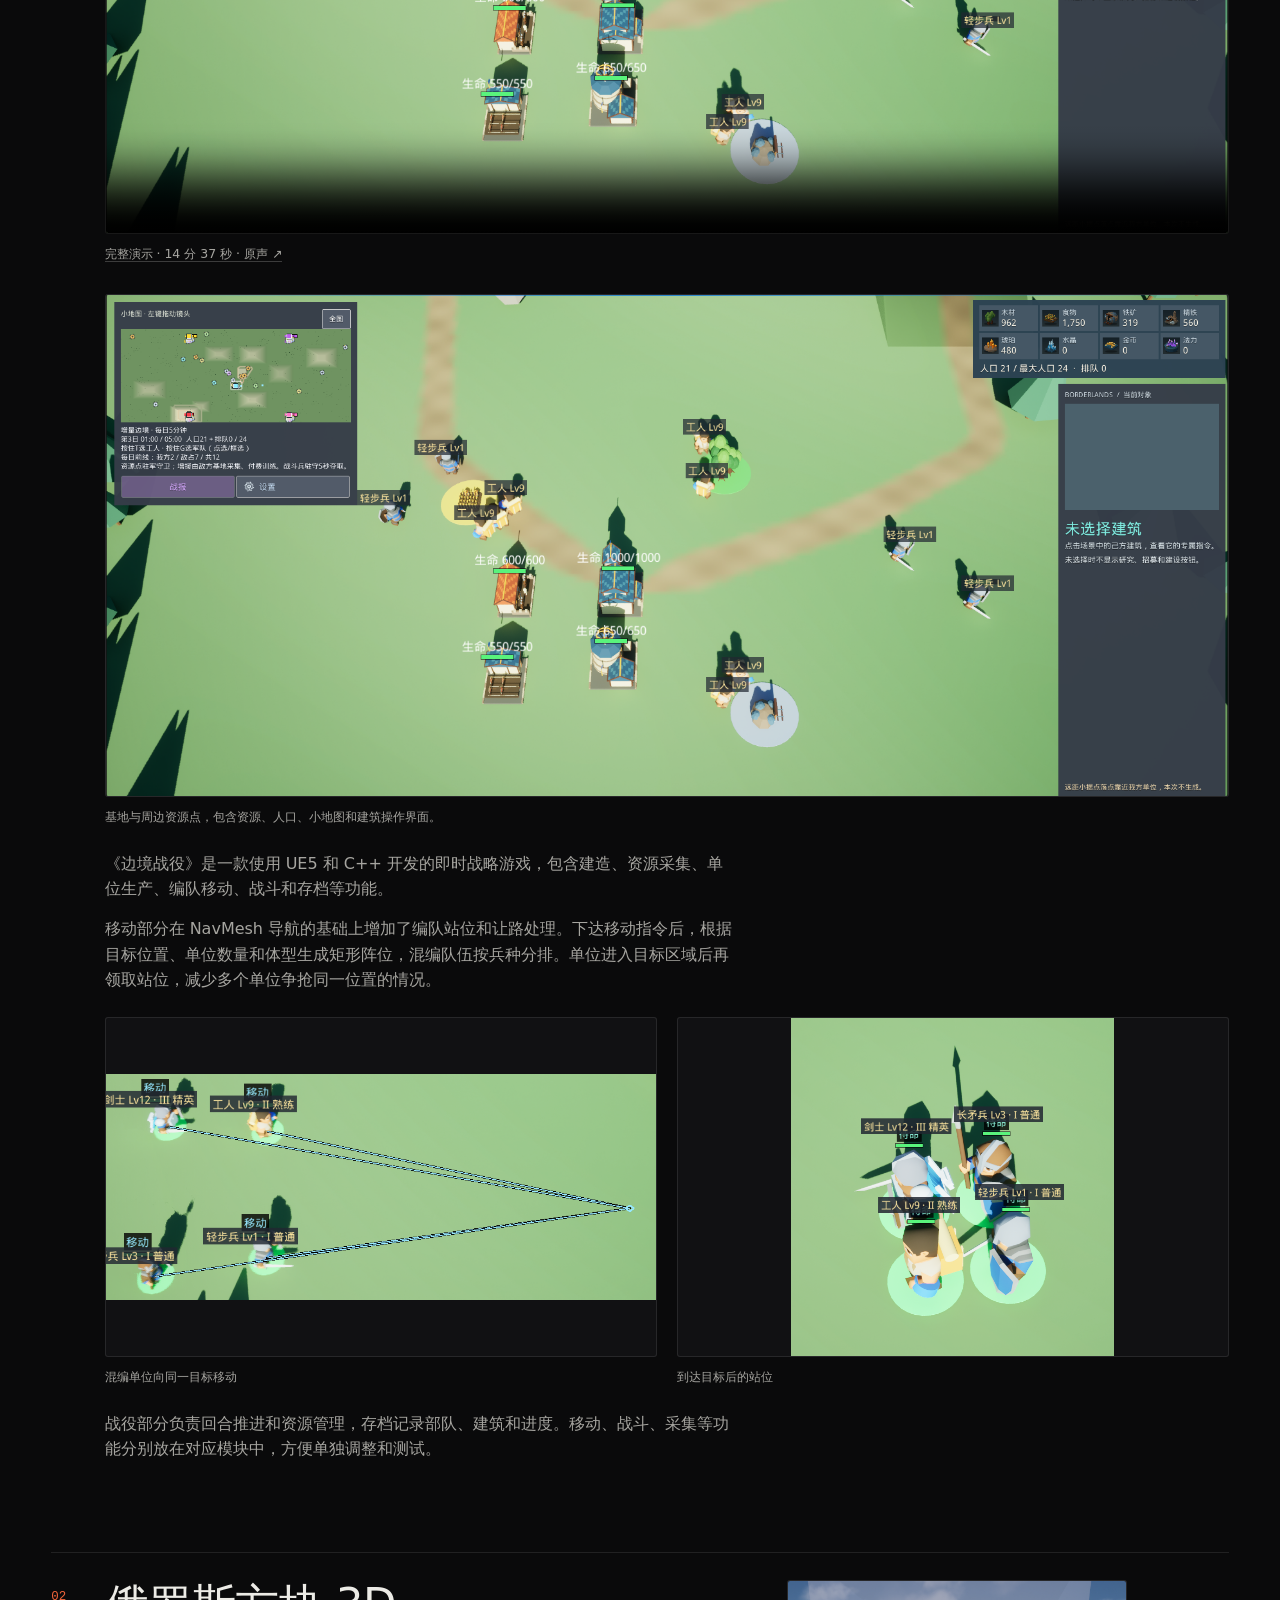
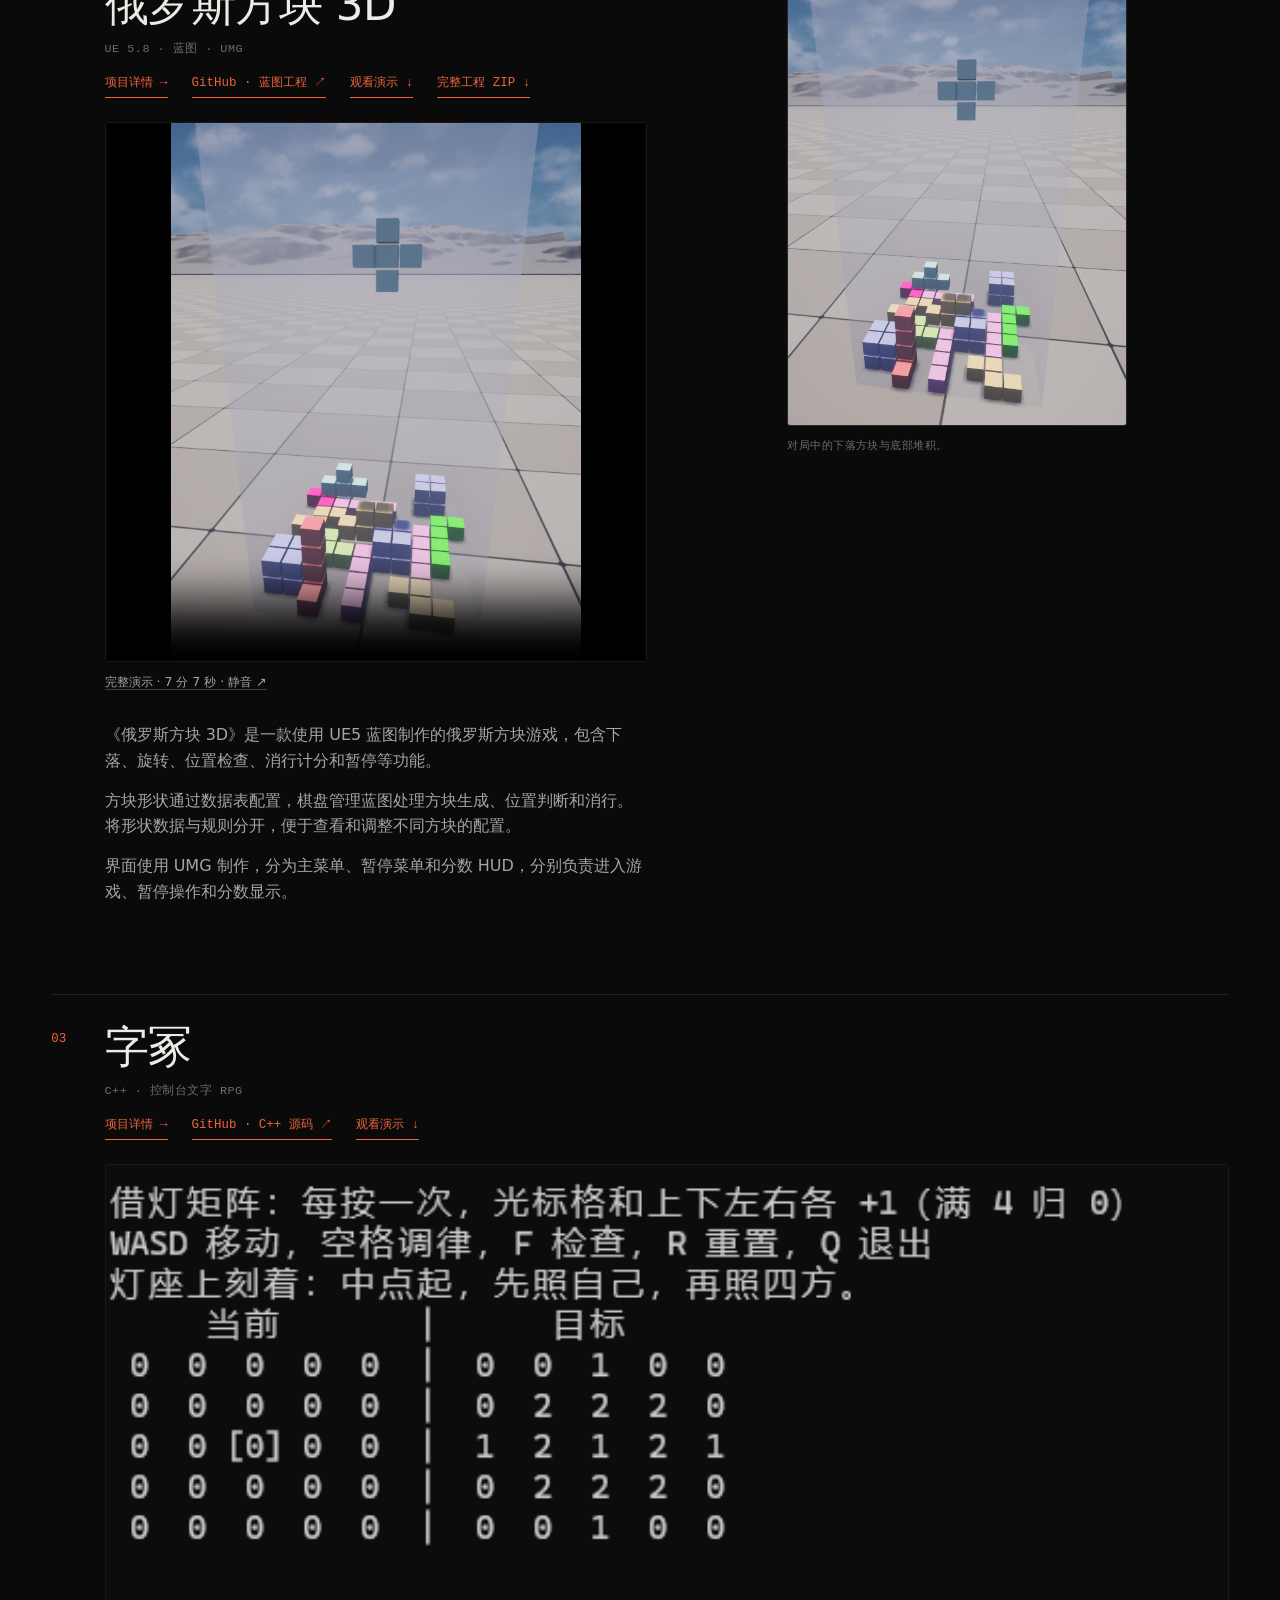
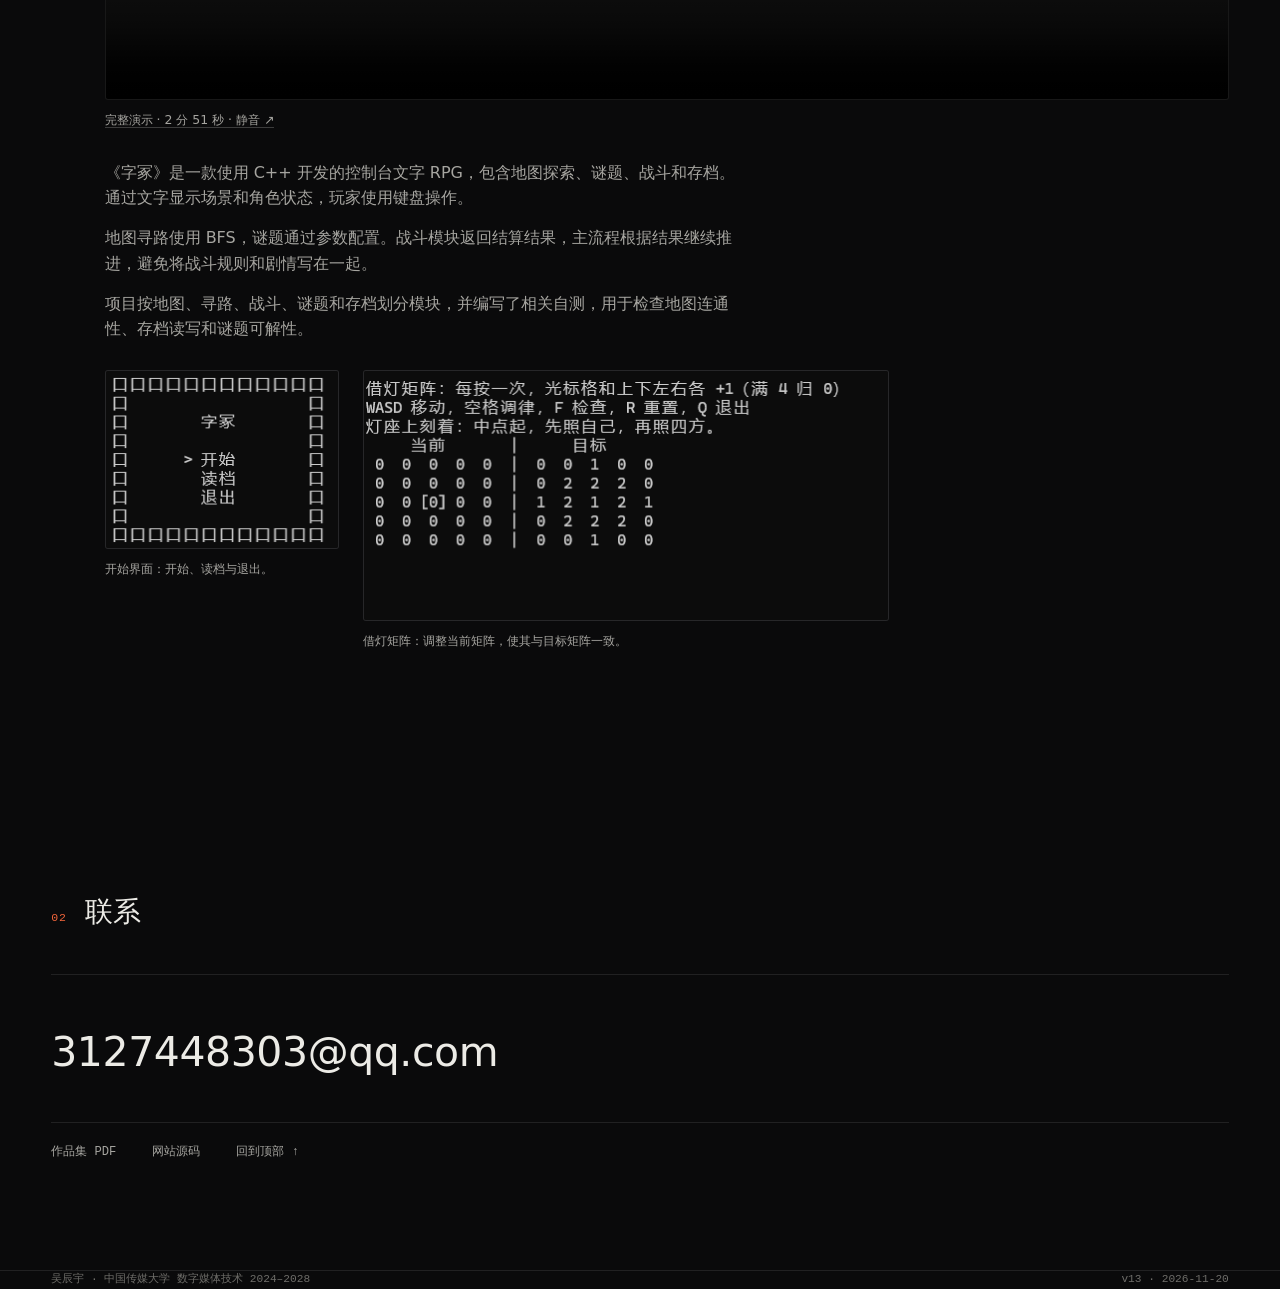
==== commit e5ab159b: "Fix local file links in portfolio PDF" ====
--- a/index.html
+++ b/index.html
@@ -58,7 +58,7 @@
               <p class="project-links"><a href="https://wcy1213812138.github.io/projects/rts.html">项目详情 →</a> <a href="https://github.com/wcy1213812138/border-battle">GitHub · C++ 源码 ↗</a> <a href="#rts-demo">观看演示 ↓</a></p>
               <figure class="demo-video" id="rts-demo"><video controls playsinline preload="none" poster="assets/rts-overview.png"><source src="assets/videos/rts-demo.mp4" type="video/mp4">浏览器不支持视频播放，请使用下方链接。</video><figcaption><a href="https://wcy1213812138.github.io/assets/videos/rts-demo.mp4">完整演示 · 14 分 37 秒 · 原声 ↗</a></figcaption></figure>
               <figure class="rts-overview">
-                <a class="shot" href="assets/rts-overview.png"><img src="assets/rts-overview.png" width="1746" height="779" alt="边境战役完整对局画面，包含基地、资源点和操作界面"></a>
+                <a class="shot" href="https://wcy1213812138.github.io/assets/rts-overview.png"><img src="assets/rts-overview.png" width="1746" height="779" alt="边境战役完整对局画面，包含基地、资源点和操作界面"></a>
                 <figcaption>基地与周边资源点，包含资源、人口、小地图和建筑操作界面。</figcaption>
               </figure>
               <p class="work-desc">
@@ -69,11 +69,11 @@
               </p>
               <div class="rts-comparison">
                 <figure>
-                  <a class="shot" href="assets/rts-movement.png"><img src="assets/rts-movement.png" width="917" height="378" alt="剑士、长矛兵、轻步兵与工人向同一目标移动" loading="lazy"></a>
+                  <a class="shot" href="https://wcy1213812138.github.io/assets/rts-movement.png"><img src="assets/rts-movement.png" width="917" height="378" alt="剑士、长矛兵、轻步兵与工人向同一目标移动" loading="lazy"></a>
                   <figcaption>混编单位向同一目标移动</figcaption>
                 </figure>
                 <figure>
-                  <a class="shot" href="assets/rts-arrival.png"><img src="assets/rts-arrival.png" width="596" height="623" alt="混编单位到达目标后的站位" loading="lazy"></a>
+                  <a class="shot" href="https://wcy1213812138.github.io/assets/rts-arrival.png"><img src="assets/rts-arrival.png" width="596" height="623" alt="混编单位到达目标后的站位" loading="lazy"></a>
                   <figcaption>到达目标后的站位</figcaption>
                 </figure>
               </div>
@@ -103,7 +103,7 @@
               </p>
             </div>
             <div class="shots tetris-shots">
-              <a class="shot" href="assets/tetris-gameplay.png"><img src="assets/tetris-gameplay.png" width="575" height="755" alt="俄罗斯方块 3D 对局中的下落方块与底部堆积" loading="lazy"></a>
+              <a class="shot" href="https://wcy1213812138.github.io/assets/tetris-gameplay.png"><img src="assets/tetris-gameplay.png" width="575" height="755" alt="俄罗斯方块 3D 对局中的下落方块与底部堆积" loading="lazy"></a>
               <p class="shot-cap">对局中的下落方块与底部堆积。</p>
             </div>
           </div>
@@ -128,11 +128,11 @@
               </p>
               <div class="wenzi-gallery">
                 <figure>
-                  <a class="shot" href="assets/wenzi-menu.png"><img src="assets/wenzi-menu.png" width="234" height="179" alt="字冢开始界面，包含开始、读档和退出选项" loading="lazy"></a>
+                  <a class="shot" href="https://wcy1213812138.github.io/assets/wenzi-menu.png"><img src="assets/wenzi-menu.png" width="234" height="179" alt="字冢开始界面，包含开始、读档和退出选项" loading="lazy"></a>
                   <figcaption>开始界面：开始、读档与退出。</figcaption>
                 </figure>
                 <figure>
-                  <a class="shot" href="assets/wenzi-puzzle.png"><img src="assets/wenzi-puzzle.png" width="526" height="250" alt="借灯矩阵谜题，显示操作说明、当前矩阵与目标矩阵" loading="lazy"></a>
+                  <a class="shot" href="https://wcy1213812138.github.io/assets/wenzi-puzzle.png"><img src="assets/wenzi-puzzle.png" width="526" height="250" alt="借灯矩阵谜题，显示操作说明、当前矩阵与目标矩阵" loading="lazy"></a>
                   <figcaption>借灯矩阵：调整当前矩阵，使其与目标矩阵一致。</figcaption>
                 </figure>
               </div>
@@ -153,7 +153,7 @@
       <div class="contact">
         <a class="contact-mail" href="mailto:3127448303@qq.com">3127448303@qq.com</a>
         <div class="contact-links">
-          <a href="assets/portfolio.pdf">作品集 PDF</a>
+          <a href="https://wcy1213812138.github.io/assets/portfolio.pdf">作品集 PDF</a>
           <a href="https://github.com/wcy1213812138/portfolio">网站源码</a>
           <a href="#top">回到顶部 ↑</a>
         </div>
@@ -163,7 +163,7 @@
 
   <footer class="container">
     <span>吴辰宇 · 中国传媒大学 数字媒体技术 2024–2028</span>
-    <span>v12 · 2026-11-20</span>
+    <span>v13 · 2026-11-20</span>
   </footer>
 
 </main>
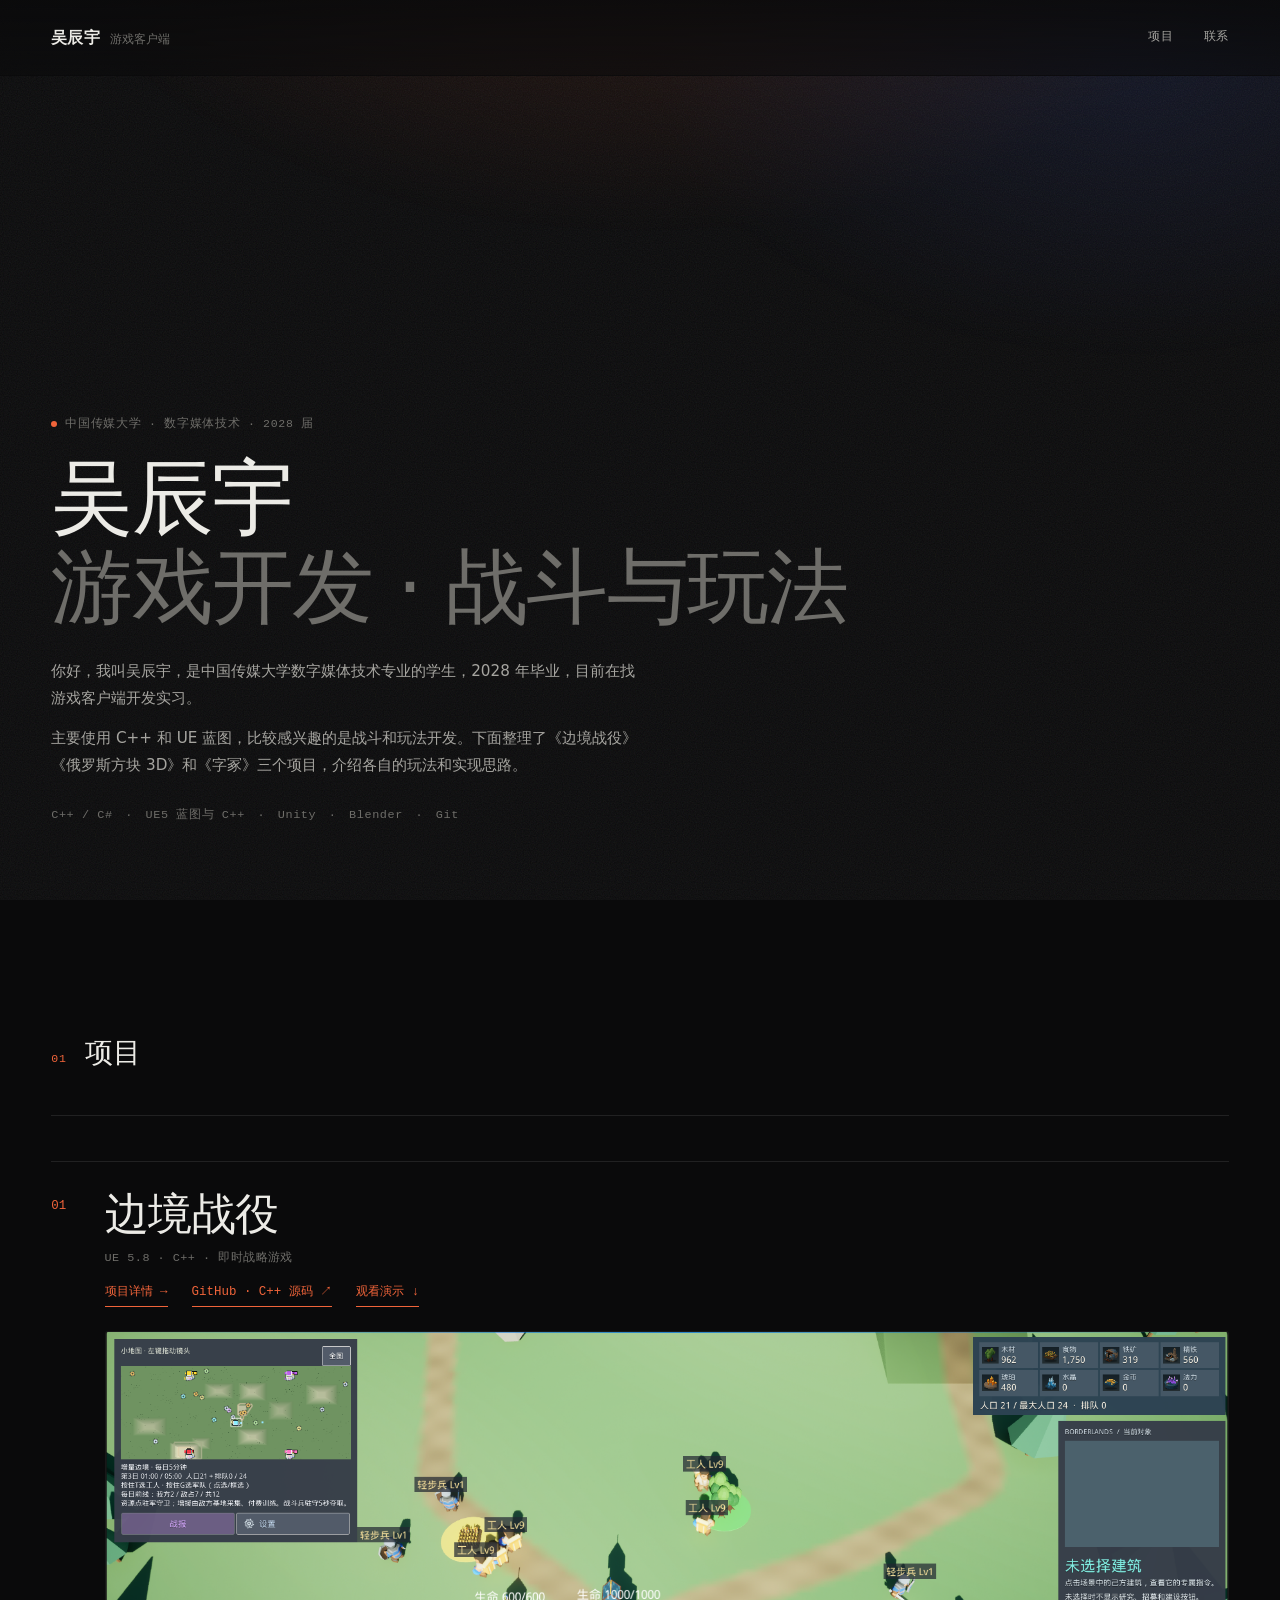
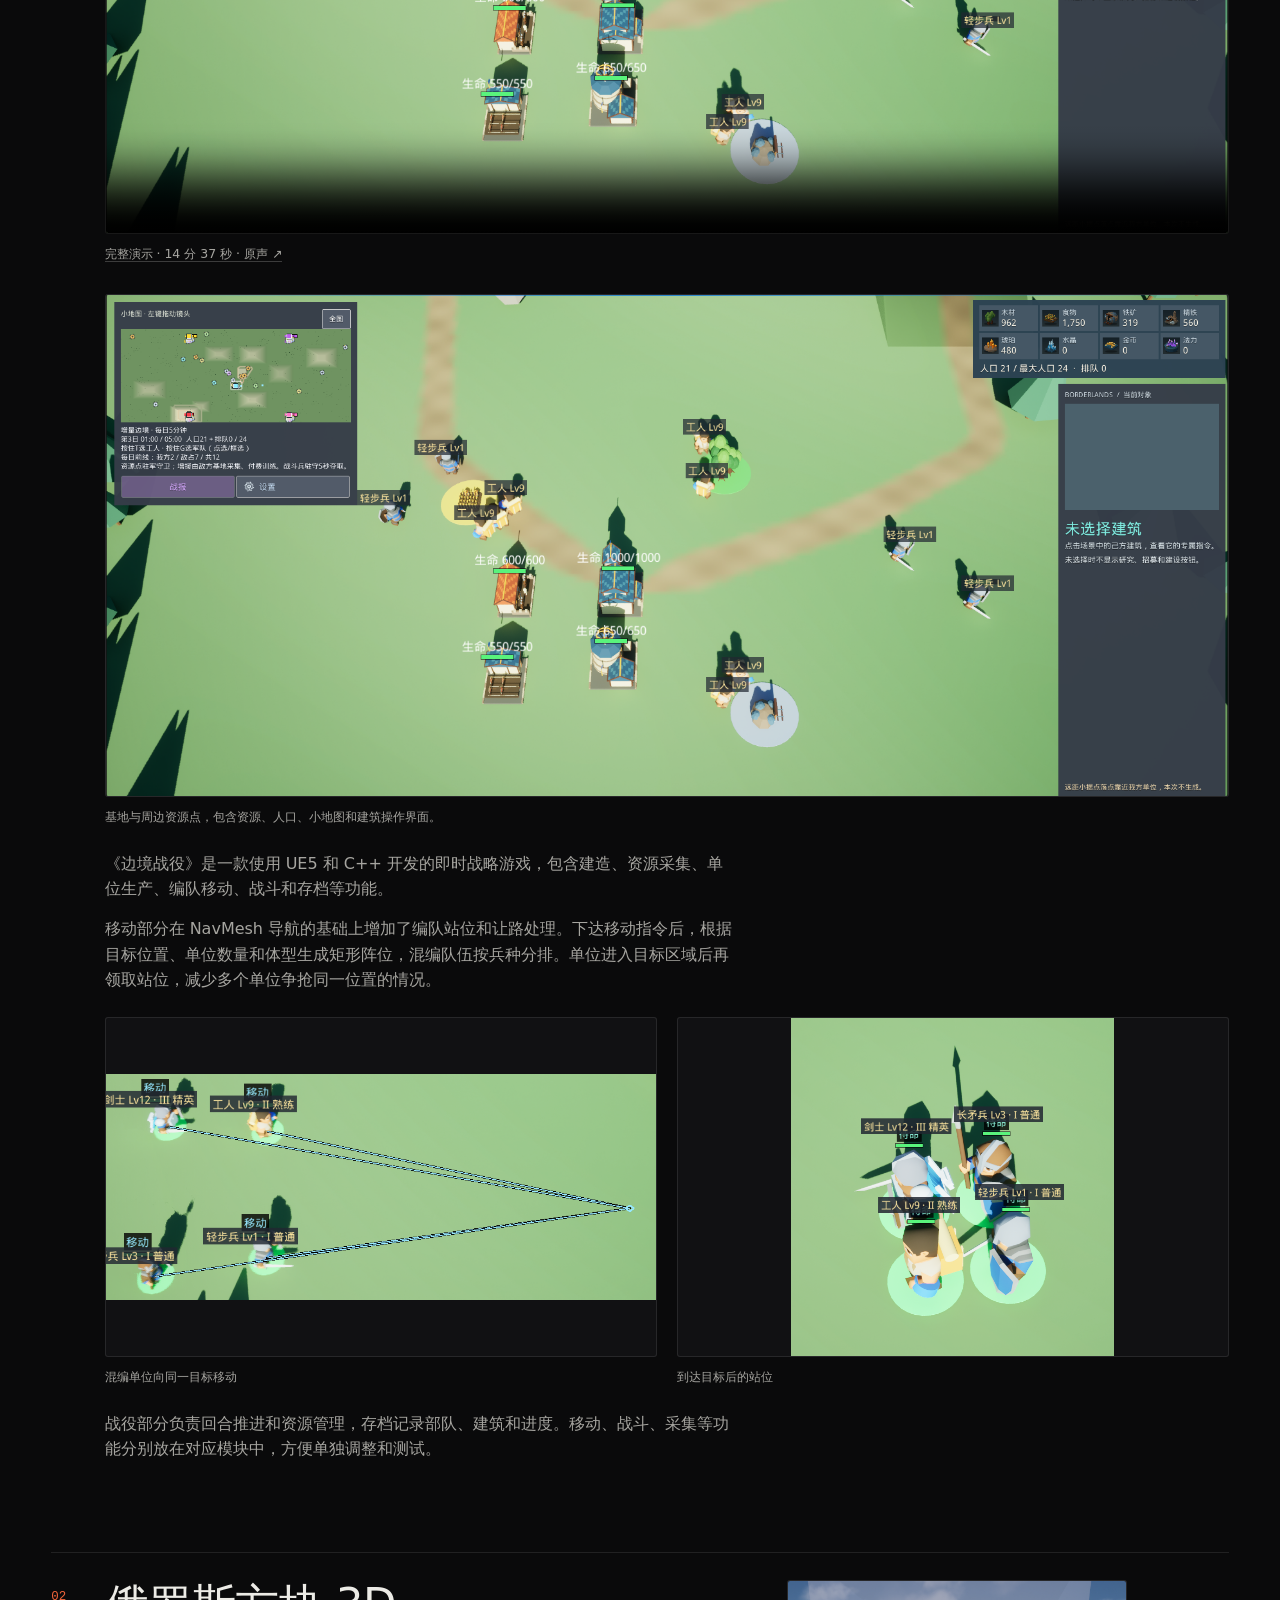
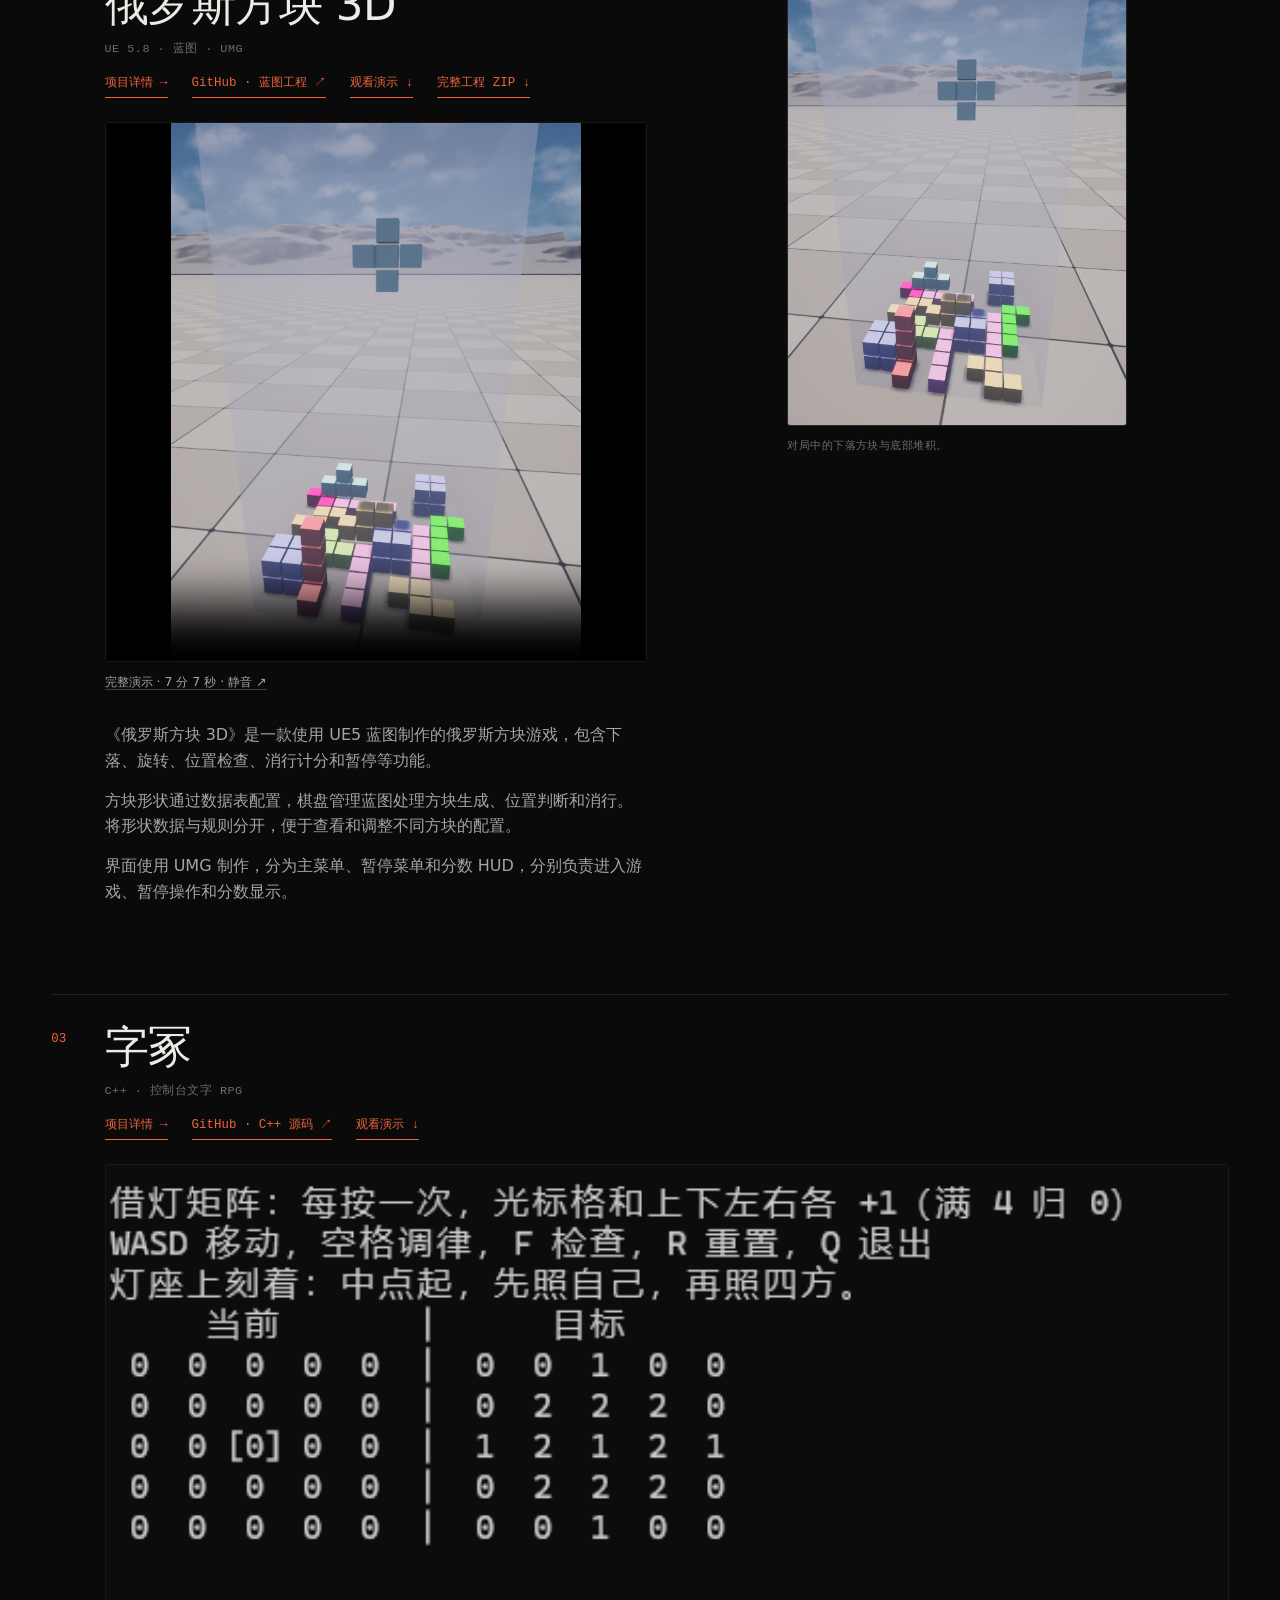
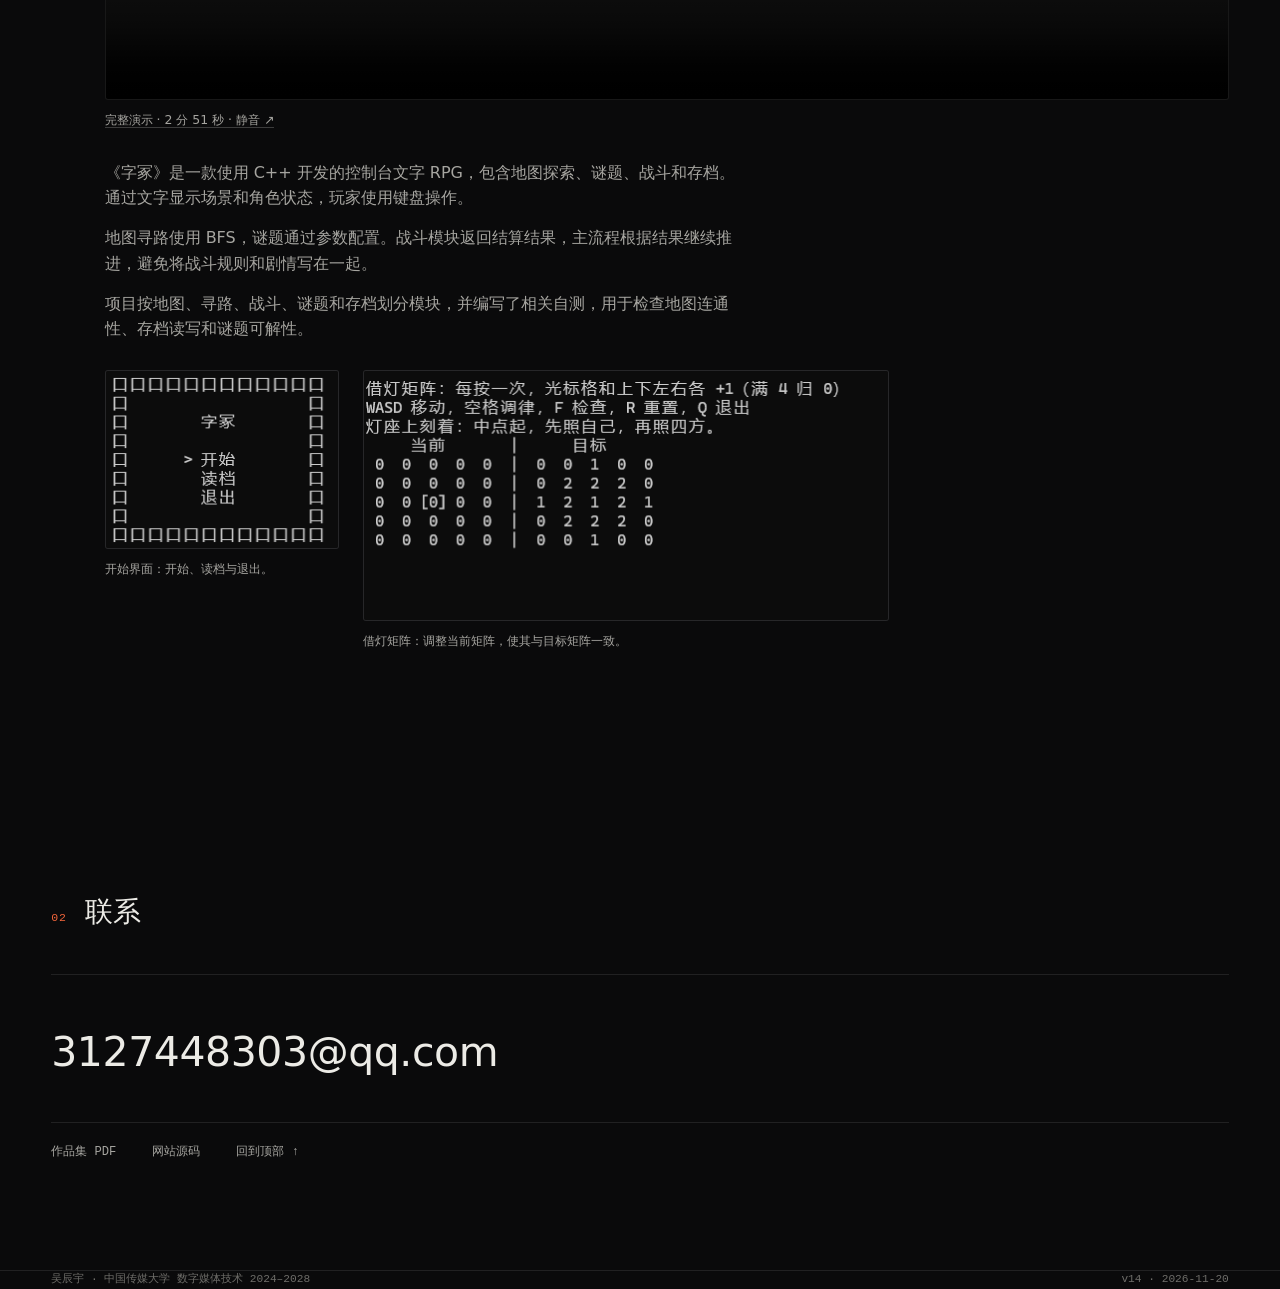
==== commit 7d8a2df6: "Change hero title to game development" ====
--- a/index.html
+++ b/index.html
@@ -30,7 +30,7 @@
       <p class="label"><span class="dot"></span>中国传媒大学 · 数字媒体技术 · 2028 届</p>
       <h1 class="hero-title">
         吴辰宇<br>
-        <span class="dim">游戏客户端 · 战斗与玩法</span>
+        <span class="dim">游戏开发 · 战斗与玩法</span>
       </h1>
       <div class="hero-intro">
         <p>你好，我叫吴辰宇，是中国传媒大学数字媒体技术专业的学生，2028 年毕业，目前在找游戏客户端开发实习。</p>
@@ -163,7 +163,7 @@
 
   <footer class="container">
     <span>吴辰宇 · 中国传媒大学 数字媒体技术 2024–2028</span>
-    <span>v13 · 2026-11-20</span>
+    <span>v14 · 2026-11-20</span>
   </footer>
 
 </main>
